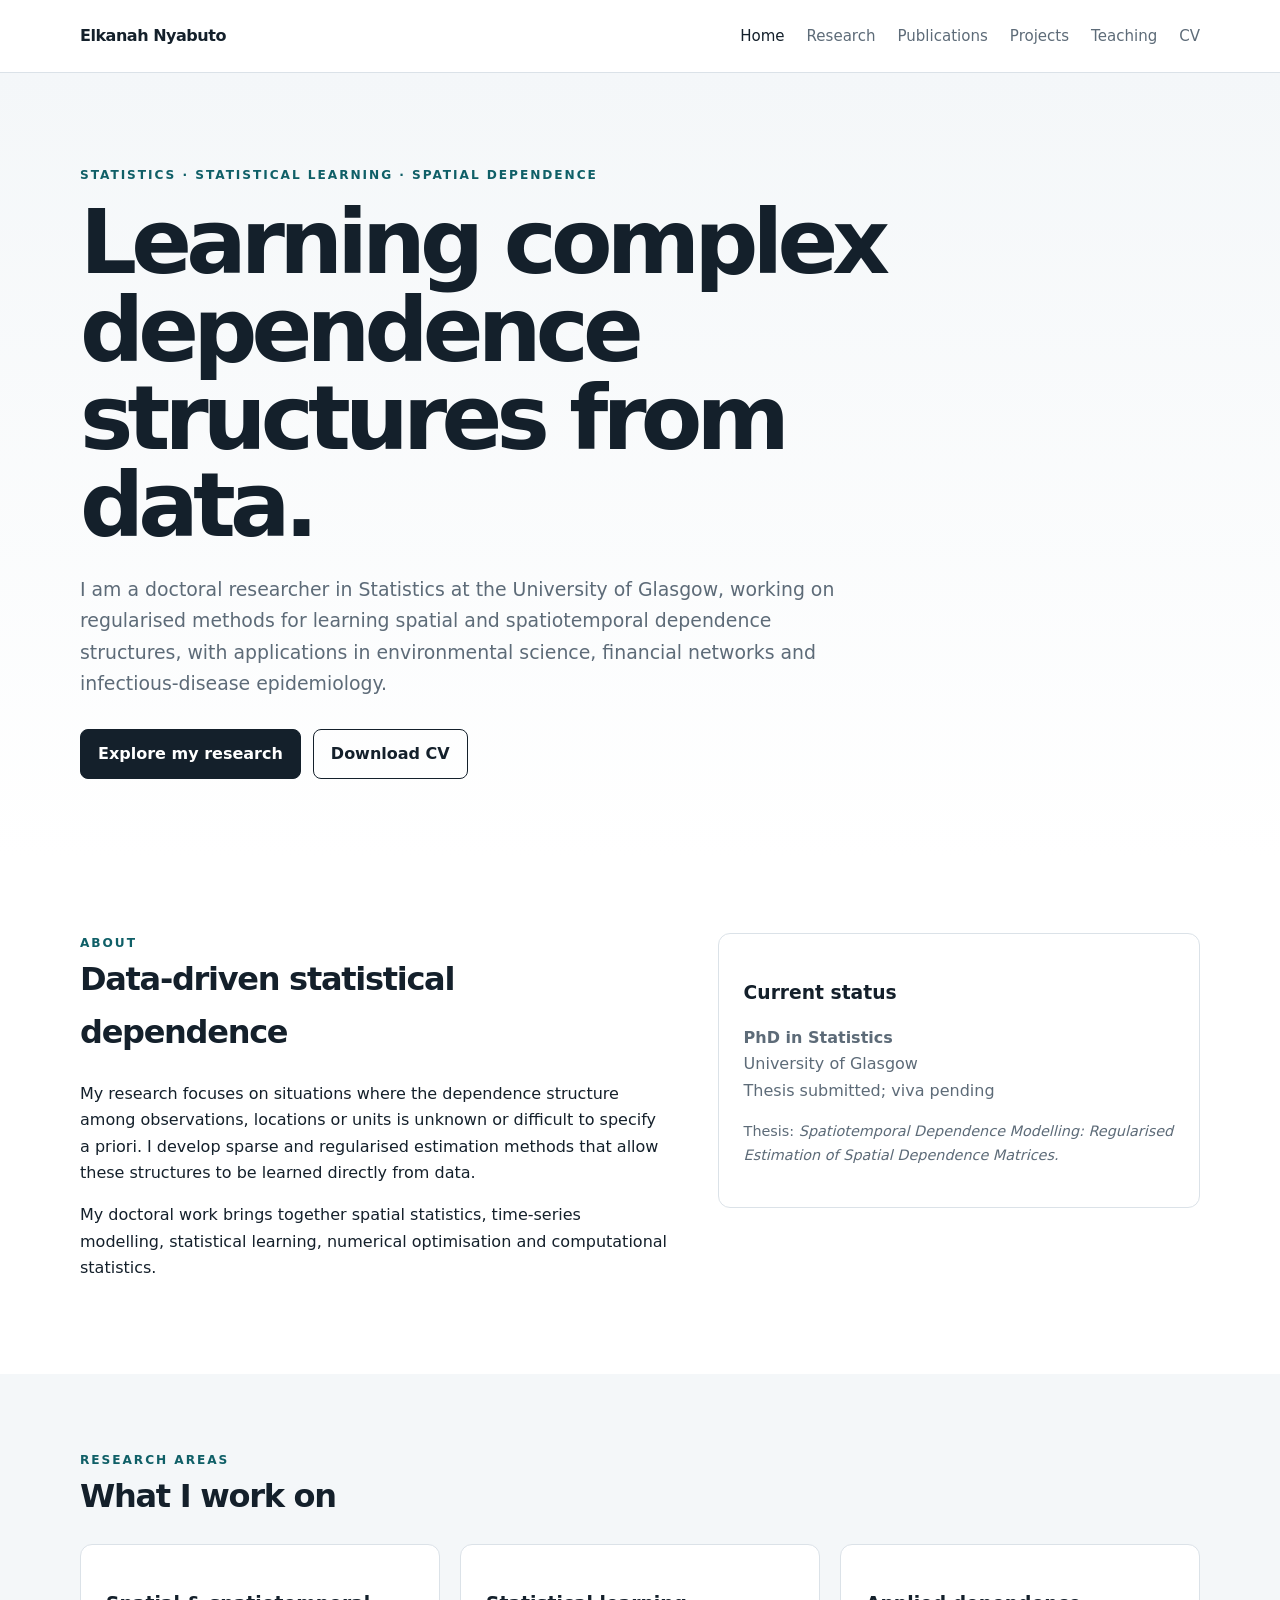
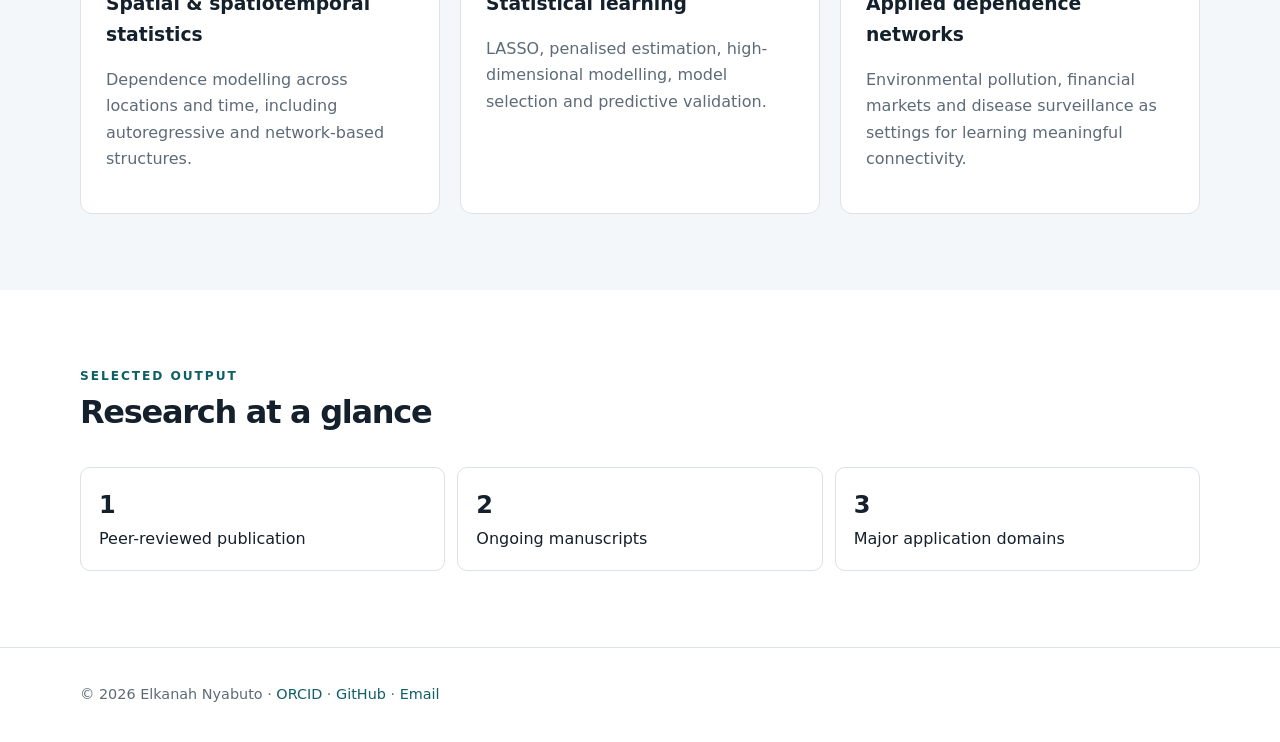
==== index.html @ bc0a57cd "Add files via upload" ====
<!doctype html><html lang="en"><head><meta charset="utf-8"><meta name="viewport" content="width=device-width,initial-scale=1"><meta name="description" content="Elkanah Nyabuto — researcher in spatial and spatiotemporal statistics, statistical learning and dependence modelling."><title>Elkanah Nyabuto | Statistics & Statistical Learning</title><link rel="stylesheet" href="styles.css"></head><body><nav class="nav"><div class="container nav-inner"><a class="brand" href="index.html">Elkanah Nyabuto</a><div class="navlinks"><a class="active" href="index.html">Home</a><a href="research.html">Research</a><a href="publications.html">Publications</a><a href="projects.html">Projects</a><a href="teaching.html">Teaching</a><a href="cv.html">CV</a></div></div></nav><header class="hero"><div class="container"><div class="eyebrow">Statistics · Statistical Learning · Spatial Dependence</div><h1>Learning complex dependence structures from data.</h1><p class="lead">I am a doctoral researcher in Statistics at the University of Glasgow, working on regularised methods for learning spatial and spatiotemporal dependence structures, with applications in environmental science, financial networks and infectious-disease epidemiology.</p><div class="actions"><a class="button primary" href="research.html">Explore my research</a><a class="button" href="assets/CV_Elkanah_Nyabuto.pdf">Download CV</a></div></div></header><main><section class="section"><div class="container two"><div><div class="eyebrow">About</div><h2>Data-driven statistical dependence</h2><p>My research focuses on situations where the dependence structure among observations, locations or units is unknown or difficult to specify a priori. I develop sparse and regularised estimation methods that allow these structures to be learned directly from data.</p><p>My doctoral work brings together spatial statistics, time-series modelling, statistical learning, numerical optimisation and computational statistics.</p></div><div><div class="card"><h3>Current status</h3><p><strong>PhD in Statistics</strong><br>University of Glasgow<br>Thesis submitted; viva pending</p><p class="small">Thesis: <em>Spatiotemporal Dependence Modelling: Regularised Estimation of Spatial Dependence Matrices.</em></p></div></div></div></section><section class="section alt"><div class="container"><div class="eyebrow">Research areas</div><h2>What I work on</h2><div class="grid"><article class="card"><h3>Spatial & spatiotemporal statistics</h3><p>Dependence modelling across locations and time, including autoregressive and network-based structures.</p></article><article class="card"><h3>Statistical learning</h3><p>LASSO, penalised estimation, high-dimensional modelling, model selection and predictive validation.</p></article><article class="card"><h3>Applied dependence networks</h3><p>Environmental pollution, financial markets and disease surveillance as settings for learning meaningful connectivity.</p></article></div></div></section><section class="section"><div class="container"><div class="eyebrow">Selected output</div><h2>Research at a glance</h2><div class="kpis"><div class="kpi"><strong>1</strong>Peer-reviewed publication</div><div class="kpi"><strong>2</strong>Ongoing manuscripts</div><div class="kpi"><strong>3</strong>Major application domains</div></div></div></section></main><footer class="footer"><div class="container">© 2026 Elkanah Nyabuto · <a href="https://orcid.org/0009-0006-7300-9411">ORCID</a> · <a href="https://github.com/elkanahnyabuto">GitHub</a> · <a href="mailto:e.nyabuto.1@research.gla.ac.uk">Email</a></div></footer></body></html>
---- styles.css ----
:root{--ink:#14202b;--muted:#5d6b78;--line:#dbe2e8;--paper:#fff;--soft:#f4f7f9;--accent:#0f5f67;--accent2:#d7edf0;--max:1120px}*{box-sizing:border-box}html{scroll-behavior:smooth}body{margin:0;font-family:Inter,ui-sans-serif,system-ui,-apple-system,BlinkMacSystemFont,"Segoe UI",sans-serif;color:var(--ink);background:var(--paper);line-height:1.65}a{color:var(--accent);text-decoration:none}a:hover{text-decoration:underline}.container{width:min(var(--max),calc(100% - 40px));margin:auto}.nav{position:sticky;top:0;z-index:10;background:rgba(255,255,255,.94);backdrop-filter:blur(10px);border-bottom:1px solid var(--line)}.nav-inner{height:72px;display:flex;align-items:center;justify-content:space-between}.brand{font-weight:800;letter-spacing:-.03em;color:var(--ink)}.navlinks{display:flex;gap:22px;font-size:.94rem}.navlinks a{color:var(--muted)}.navlinks a.active,.navlinks a:hover{color:var(--ink)}.hero{padding:92px 0 78px;background:linear-gradient(180deg,var(--soft),#fff)}.eyebrow{text-transform:uppercase;letter-spacing:.16em;font-size:.76rem;font-weight:800;color:var(--accent)}h1{font-size:clamp(2.7rem,7vw,5.7rem);line-height:.98;letter-spacing:-.065em;max-width:900px;margin:14px 0 24px}h2{font-size:2rem;letter-spacing:-.04em;margin:0 0 22px}h3{margin-bottom:8px}.lead{font-size:1.18rem;color:var(--muted);max-width:780px}.actions{display:flex;gap:12px;flex-wrap:wrap;margin-top:30px}.button{display:inline-flex;padding:11px 17px;border:1px solid var(--ink);border-radius:8px;color:var(--ink);font-weight:700}.button.primary{background:var(--ink);color:#fff}.section{padding:76px 0}.section.alt{background:var(--soft)}.grid{display:grid;grid-template-columns:repeat(3,1fr);gap:20px}.card{border:1px solid var(--line);border-radius:12px;padding:25px;background:#fff}.card p{color:var(--muted)}.two{display:grid;grid-template-columns:1.1fr .9fr;gap:48px}.tag{display:inline-block;background:var(--accent2);color:var(--accent);padding:5px 9px;border-radius:999px;font-size:.8rem;font-weight:700;margin:4px 5px 4px 0}.timeline{border-left:2px solid var(--line);padding-left:24px}.item{position:relative;margin:0 0 34px}.item:before{content:"";position:absolute;left:-31px;top:9px;width:10px;height:10px;border-radius:50%;background:var(--accent)}.meta{color:var(--muted);font-size:.9rem}.pub{padding:24px 0;border-top:1px solid var(--line)}.pub:first-child{border-top:0}.pub-title{font-size:1.12rem;font-weight:750}.label{font-size:.72rem;text-transform:uppercase;letter-spacing:.12em;color:var(--accent);font-weight:800}.footer{border-top:1px solid var(--line);padding:35px 0;color:var(--muted);font-size:.9rem}.kpis{display:grid;grid-template-columns:repeat(3,1fr);gap:12px;margin-top:28px}.kpi{padding:18px;border:1px solid var(--line);border-radius:10px}.kpi strong{display:block;font-size:1.5rem;color:var(--ink)}ul{padding-left:20px}li{margin:7px 0}.small{font-size:.9rem;color:var(--muted)}@media(max-width:800px){.nav-inner{height:auto;padding:14px 0;align-items:flex-start}.navlinks{gap:10px;flex-wrap:wrap;justify-content:flex-end}.two,.grid{grid-template-columns:1fr}.hero{padding:62px 0}.section{padding:54px 0}.kpis{grid-template-columns:1fr}.container{width:min(var(--max),calc(100% - 28px))}}
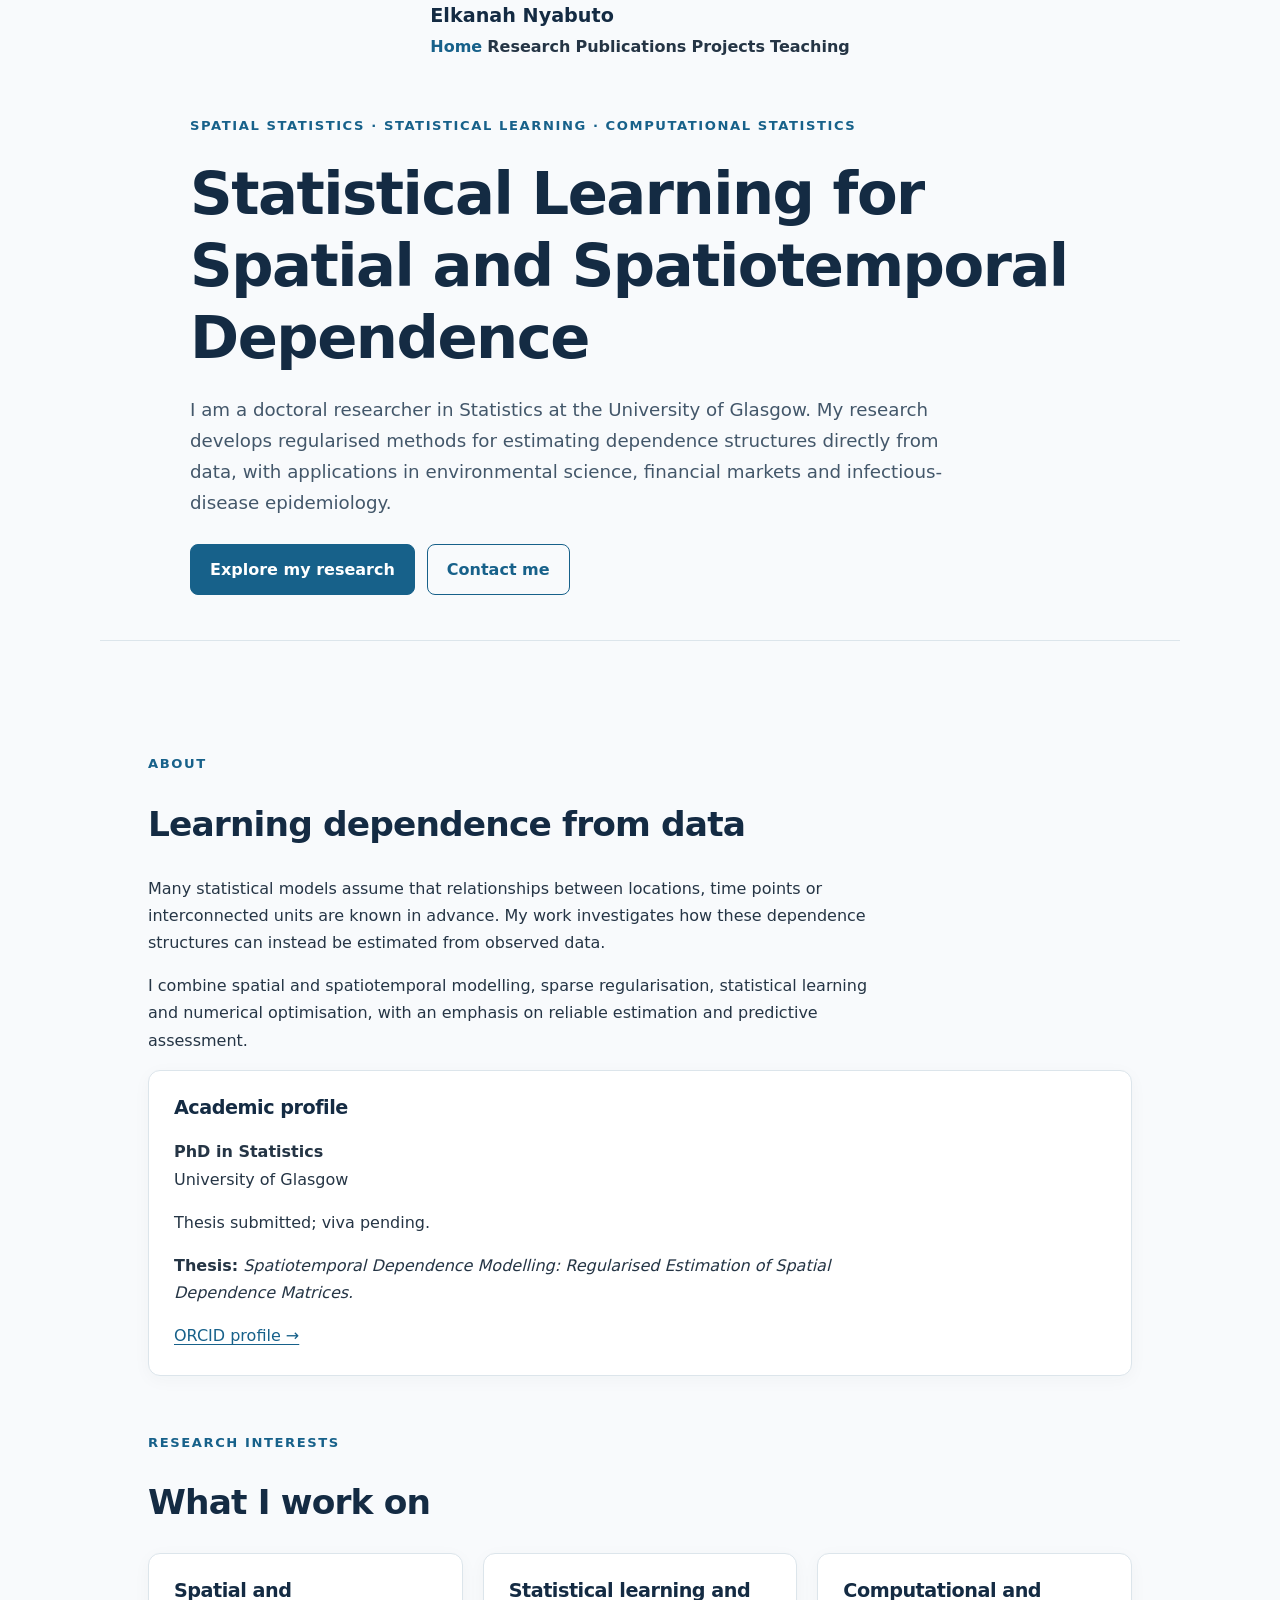
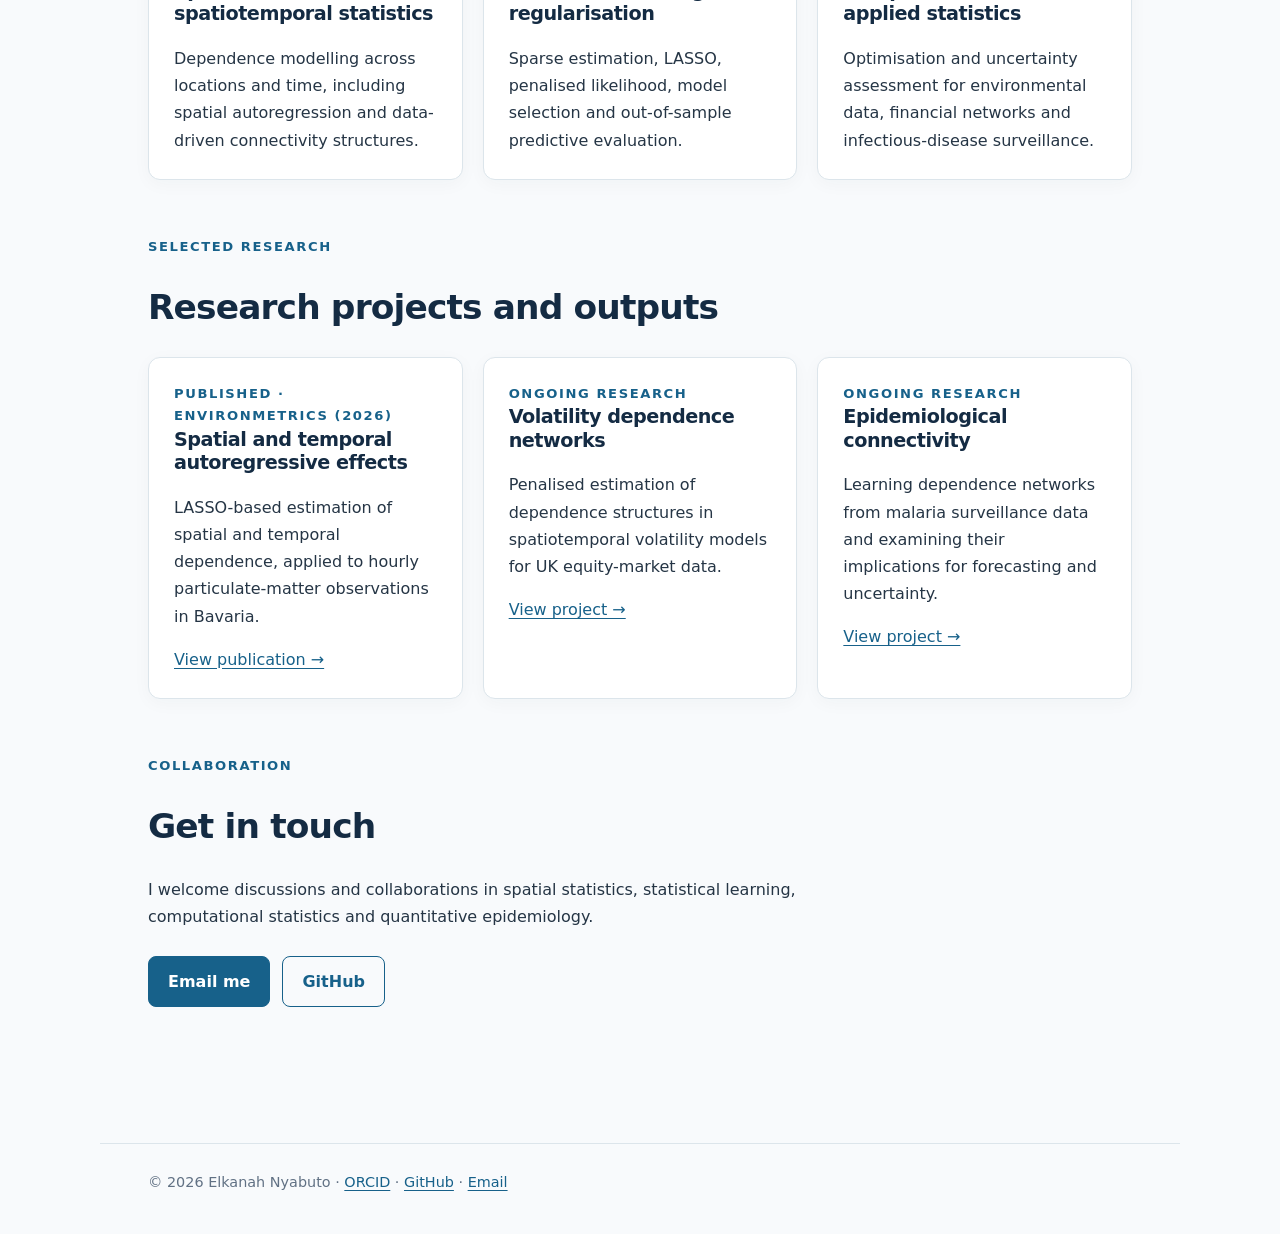
==== commit c661920e: "Updated research profile Updated the content and structure of the index.html file to reflect the cur" ====
--- a/index.html
+++ b/index.html
@@ -1 +1,180 @@
-<!doctype html><html lang="en"><head><meta charset="utf-8"><meta name="viewport" content="width=device-width,initial-scale=1"><meta name="description" content="Elkanah Nyabuto — researcher in spatial and spatiotemporal statistics, statistical learning and dependence modelling."><title>Elkanah Nyabuto | Statistics & Statistical Learning</title><link rel="stylesheet" href="styles.css"></head><body><nav class="nav"><div class="container nav-inner"><a class="brand" href="index.html">Elkanah Nyabuto</a><div class="navlinks"><a class="active" href="index.html">Home</a><a href="research.html">Research</a><a href="publications.html">Publications</a><a href="projects.html">Projects</a><a href="teaching.html">Teaching</a><a href="cv.html">CV</a></div></div></nav><header class="hero"><div class="container"><div class="eyebrow">Statistics · Statistical Learning · Spatial Dependence</div><h1>Learning complex dependence structures from data.</h1><p class="lead">I am a doctoral researcher in Statistics at the University of Glasgow, working on regularised methods for learning spatial and spatiotemporal dependence structures, with applications in environmental science, financial networks and infectious-disease epidemiology.</p><div class="actions"><a class="button primary" href="research.html">Explore my research</a><a class="button" href="assets/CV_Elkanah_Nyabuto.pdf">Download CV</a></div></div></header><main><section class="section"><div class="container two"><div><div class="eyebrow">About</div><h2>Data-driven statistical dependence</h2><p>My research focuses on situations where the dependence structure among observations, locations or units is unknown or difficult to specify a priori. I develop sparse and regularised estimation methods that allow these structures to be learned directly from data.</p><p>My doctoral work brings together spatial statistics, time-series modelling, statistical learning, numerical optimisation and computational statistics.</p></div><div><div class="card"><h3>Current status</h3><p><strong>PhD in Statistics</strong><br>University of Glasgow<br>Thesis submitted; viva pending</p><p class="small">Thesis: <em>Spatiotemporal Dependence Modelling: Regularised Estimation of Spatial Dependence Matrices.</em></p></div></div></div></section><section class="section alt"><div class="container"><div class="eyebrow">Research areas</div><h2>What I work on</h2><div class="grid"><article class="card"><h3>Spatial & spatiotemporal statistics</h3><p>Dependence modelling across locations and time, including autoregressive and network-based structures.</p></article><article class="card"><h3>Statistical learning</h3><p>LASSO, penalised estimation, high-dimensional modelling, model selection and predictive validation.</p></article><article class="card"><h3>Applied dependence networks</h3><p>Environmental pollution, financial markets and disease surveillance as settings for learning meaningful connectivity.</p></article></div></div></section><section class="section"><div class="container"><div class="eyebrow">Selected output</div><h2>Research at a glance</h2><div class="kpis"><div class="kpi"><strong>1</strong>Peer-reviewed publication</div><div class="kpi"><strong>2</strong>Ongoing manuscripts</div><div class="kpi"><strong>3</strong>Major application domains</div></div></div></section></main><footer class="footer"><div class="container">© 2026 Elkanah Nyabuto · <a href="https://orcid.org/0009-0006-7300-9411">ORCID</a> · <a href="https://github.com/elkanahnyabuto">GitHub</a> · <a href="mailto:e.nyabuto.1@research.gla.ac.uk">Email</a></div></footer></body></html>
+
+<!doctype html>
+<html lang="en">
+<head>
+  <meta charset="utf-8">
+  <meta name="viewport" content="width=device-width, initial-scale=1">
+  <meta name="description" content="Elkanah Nyabuto — doctoral researcher in Statistics at the University of Glasgow, specialising in spatial statistics, statistical learning and dependence modelling.">
+  <title>Elkanah Nyabuto | Statistics & Statistical Learning</title>
+  <link rel="stylesheet" href="styles.css">
+</head>
+<body>
+
+<nav class="nav" aria-label="Main navigation">
+  <div class="container nav-inner">
+    <a class="brand" href="index.html">Elkanah Nyabuto</a>
+    <div class="navlinks">
+      <a class="active" aria-current="page" href="index.html">Home</a>
+      <a href="research.html">Research</a>
+      <a href="publications.html">Publications</a>
+      <a href="projects.html">Projects</a>
+      <a href="teaching.html">Teaching</a>
+    </div>
+  </div>
+</nav>
+
+<header class="hero">
+  <div class="container">
+    <div class="eyebrow">Spatial Statistics · Statistical Learning · Computational Statistics</div>
+    <h1>Statistical Learning for Spatial and Spatiotemporal Dependence</h1>
+    <p class="lead">
+      I am a doctoral researcher in Statistics at the University of Glasgow.
+      My research develops regularised methods for estimating dependence
+      structures directly from data, with applications in environmental
+      science, financial markets and infectious-disease epidemiology.
+    </p>
+    <div class="actions">
+      <a class="button primary" href="research.html">Explore my research</a>
+      <a class="button" href="mailto:e.nyabuto.1@research.gla.ac.uk">Contact me</a>
+    </div>
+  </div>
+</header>
+
+<main>
+
+  <section class="section">
+    <div class="container two">
+      <div>
+        <div class="eyebrow">About</div>
+        <h2>Learning dependence from data</h2>
+        <p>
+          Many statistical models assume that relationships between
+          locations, time points or interconnected units are known in
+          advance. My work investigates how these dependence structures
+          can instead be estimated from observed data.
+        </p>
+        <p>
+          I combine spatial and spatiotemporal modelling, sparse
+          regularisation, statistical learning and numerical optimisation,
+          with an emphasis on reliable estimation and predictive assessment.
+        </p>
+      </div>
+
+      <aside class="card">
+        <h3>Academic profile</h3>
+        <p>
+          <strong>PhD in Statistics</strong><br>
+          University of Glasgow
+        </p>
+        <p>Thesis submitted; viva pending.</p>
+        <p class="small">
+          <strong>Thesis:</strong>
+          <em>Spatiotemporal Dependence Modelling:
+          Regularised Estimation of Spatial Dependence Matrices.</em>
+        </p>
+        <p><a href="https://orcid.org/0009-0006-7300-9411">ORCID profile →</a></p>
+      </aside>
+    </div>
+  </section>
+
+  <section class="section alt">
+    <div class="container">
+      <div class="eyebrow">Research interests</div>
+      <h2>What I work on</h2>
+
+      <div class="grid">
+        <article class="card">
+          <h3>Spatial and spatiotemporal statistics</h3>
+          <p>
+            Dependence modelling across locations and time, including
+            spatial autoregression and data-driven connectivity structures.
+          </p>
+        </article>
+
+        <article class="card">
+          <h3>Statistical learning and regularisation</h3>
+          <p>
+            Sparse estimation, LASSO, penalised likelihood, model selection
+            and out-of-sample predictive evaluation.
+          </p>
+        </article>
+
+        <article class="card">
+          <h3>Computational and applied statistics</h3>
+          <p>
+            Optimisation and uncertainty assessment for environmental data,
+            financial networks and infectious-disease surveillance.
+          </p>
+        </article>
+      </div>
+    </div>
+  </section>
+
+  <section class="section">
+    <div class="container">
+      <div class="eyebrow">Selected research</div>
+      <h2>Research projects and outputs</h2>
+
+      <div class="grid">
+        <article class="card">
+          <div class="eyebrow">Published · Environmetrics (2026)</div>
+          <h3>Spatial and temporal autoregressive effects</h3>
+          <p>
+            LASSO-based estimation of spatial and temporal dependence,
+            applied to hourly particulate-matter observations in Bavaria.
+          </p>
+          <p><a href="publications.html">View publication →</a></p>
+        </article>
+
+        <article class="card">
+          <div class="eyebrow">Ongoing research</div>
+          <h3>Volatility dependence networks</h3>
+          <p>
+            Penalised estimation of dependence structures in spatiotemporal
+            volatility models for UK equity-market data.
+          </p>
+          <p><a href="projects.html">View project →</a></p>
+        </article>
+
+        <article class="card">
+          <div class="eyebrow">Ongoing research</div>
+          <h3>Epidemiological connectivity</h3>
+          <p>
+            Learning dependence networks from malaria surveillance data
+            and examining their implications for forecasting and uncertainty.
+          </p>
+          <p><a href="projects.html">View project →</a></p>
+        </article>
+      </div>
+    </div>
+  </section>
+
+  <section class="section alt">
+    <div class="container">
+      <div class="eyebrow">Collaboration</div>
+      <h2>Get in touch</h2>
+      <p>
+        I welcome discussions and collaborations in spatial statistics,
+        statistical learning, computational statistics and quantitative
+        epidemiology.
+      </p>
+      <div class="actions">
+        <a class="button primary" href="mailto:e.nyabuto.1@research.gla.ac.uk">Email me</a>
+        <a class="button" href="https://github.com/elkanahnyabuto">GitHub</a>
+      </div>
+    </div>
+  </section>
+
+</main>
+
+<footer class="footer">
+  <div class="container">
+    © 2026 Elkanah Nyabuto ·
+    <a href="https://orcid.org/0009-0006-7300-9411">ORCID</a> ·
+    <a href="https://github.com/elkanahnyabuto">GitHub</a> ·
+    <a href="mailto:e.nyabuto.1@research.gla.ac.uk">Email</a>
+  </div>
+</footer>
+
+</body>
+</html>
--- a/styles.css
+++ b/styles.css
@@ -1 +1 @@
-:root{--ink:#14202b;--muted:#5d6b78;--line:#dbe2e8;--paper:#fff;--soft:#f4f7f9;--accent:#0f5f67;--accent2:#d7edf0;--max:1120px}*{box-sizing:border-box}html{scroll-behavior:smooth}body{margin:0;font-family:Inter,ui-sans-serif,system-ui,-apple-system,BlinkMacSystemFont,"Segoe UI",sans-serif;color:var(--ink);background:var(--paper);line-height:1.65}a{color:var(--accent);text-decoration:none}a:hover{text-decoration:underline}.container{width:min(var(--max),calc(100% - 40px));margin:auto}.nav{position:sticky;top:0;z-index:10;background:rgba(255,255,255,.94);backdrop-filter:blur(10px);border-bottom:1px solid var(--line)}.nav-inner{height:72px;display:flex;align-items:center;justify-content:space-between}.brand{font-weight:800;letter-spacing:-.03em;color:var(--ink)}.navlinks{display:flex;gap:22px;font-size:.94rem}.navlinks a{color:var(--muted)}.navlinks a.active,.navlinks a:hover{color:var(--ink)}.hero{padding:92px 0 78px;background:linear-gradient(180deg,var(--soft),#fff)}.eyebrow{text-transform:uppercase;letter-spacing:.16em;font-size:.76rem;font-weight:800;color:var(--accent)}h1{font-size:clamp(2.7rem,7vw,5.7rem);line-height:.98;letter-spacing:-.065em;max-width:900px;margin:14px 0 24px}h2{font-size:2rem;letter-spacing:-.04em;margin:0 0 22px}h3{margin-bottom:8px}.lead{font-size:1.18rem;color:var(--muted);max-width:780px}.actions{display:flex;gap:12px;flex-wrap:wrap;margin-top:30px}.button{display:inline-flex;padding:11px 17px;border:1px solid var(--ink);border-radius:8px;color:var(--ink);font-weight:700}.button.primary{background:var(--ink);color:#fff}.section{padding:76px 0}.section.alt{background:var(--soft)}.grid{display:grid;grid-template-columns:repeat(3,1fr);gap:20px}.card{border:1px solid var(--line);border-radius:12px;padding:25px;background:#fff}.card p{color:var(--muted)}.two{display:grid;grid-template-columns:1.1fr .9fr;gap:48px}.tag{display:inline-block;background:var(--accent2);color:var(--accent);padding:5px 9px;border-radius:999px;font-size:.8rem;font-weight:700;margin:4px 5px 4px 0}.timeline{border-left:2px solid var(--line);padding-left:24px}.item{position:relative;margin:0 0 34px}.item:before{content:"";position:absolute;left:-31px;top:9px;width:10px;height:10px;border-radius:50%;background:var(--accent)}.meta{color:var(--muted);font-size:.9rem}.pub{padding:24px 0;border-top:1px solid var(--line)}.pub:first-child{border-top:0}.pub-title{font-size:1.12rem;font-weight:750}.label{font-size:.72rem;text-transform:uppercase;letter-spacing:.12em;color:var(--accent);font-weight:800}.footer{border-top:1px solid var(--line);padding:35px 0;color:var(--muted);font-size:.9rem}.kpis{display:grid;grid-template-columns:repeat(3,1fr);gap:12px;margin-top:28px}.kpi{padding:18px;border:1px solid var(--line);border-radius:10px}.kpi strong{display:block;font-size:1.5rem;color:var(--ink)}ul{padding-left:20px}li{margin:7px 0}.small{font-size:.9rem;color:var(--muted)}@media(max-width:800px){.nav-inner{height:auto;padding:14px 0;align-items:flex-start}.navlinks{gap:10px;flex-wrap:wrap;justify-content:flex-end}.two,.grid{grid-template-columns:1fr}.hero{padding:62px 0}.section{padding:54px 0}.kpis{grid-template-columns:1fr}.container{width:min(var(--max),calc(100% - 28px))}}
+:root{--navy:#142b43;--blue:#17618a;--ink:#253545;--muted:#617184;--line:#dce5eb;--background:#f8fafc;--white:#fff;--max:1080px}*{box-sizing:border-box}html{scroll-behavior:smooth}body{margin:0;background:var(--background);color:var(--ink);font:16px/1.7 system-ui,-apple-system,BlinkMacSystemFont,"Segoe UI",sans-serif}a{color:var(--blue);text-underline-offset:3px}a:hover{color:#103f61}h1,h2,h3{color:var(--navy);line-height:1.22;letter-spacing:-.025em}h1{font-size:clamp(2.1rem,5vw,3.7rem);margin:.35em 0}h2{font-size:clamp(1.5rem,3vw,2.15rem)}h3{font-size:1.2rem}p{max-width:72ch}header,main,footer,.container,.wrap{max-width:var(--max);margin-inline:auto;padding-inline:24px}header{padding-block:24px;border-bottom:1px solid var(--line);display:flex;align-items:center;justify-content:space-between;gap:24px;flex-wrap:wrap}header>a:first-child,.brand,.site-title{font-size:1.2rem;font-weight:750;color:var(--navy);text-decoration:none}nav{display:flex;gap:8px 19px;align-items:center;flex-wrap:wrap}nav a{font-weight:550;text-decoration:none;color:var(--ink)}nav a:hover,nav a[aria-current="page"]{color:var(--blue)}main{padding-block:56px 80px}section{margin-block:56px}.hero{padding:55px 0 45px;border-bottom:1px solid var(--line)}.eyebrow,.kicker{font-size:.82rem;letter-spacing:.12em;text-transform:uppercase;font-weight:750;color:var(--blue)}.lead{font-size:1.14rem;color:#43576a;max-width:760px}.hero h1{max-width:900px}.actions,.buttons{display:flex;flex-wrap:wrap;gap:12px;margin-top:25px}.button,.btn,.actions a{display:inline-flex;align-items:center;justify-content:center;padding:11px 19px;border:1px solid var(--blue);border-radius:8px;background:var(--blue);color:white;text-decoration:none;font-weight:650}.button:hover,.btn:hover,.actions a:hover{background:#10496c;color:white}.button.secondary,.btn.secondary,.actions a:nth-child(n+2){background:transparent;color:var(--blue)}.button.secondary:hover,.btn.secondary:hover,.actions a:nth-child(n+2):hover{background:#eaf2f7}.grid,.cards,.research-grid,.project-grid{display:grid;grid-template-columns:repeat(3,minmax(0,1fr));gap:20px}.card,.research-card,.project-card,article.card{background:var(--white);border:1px solid var(--line);border-radius:12px;padding:25px;box-shadow:0 4px 18px rgba(20,43,67,.035)}.card h3,.research-card h3,.project-card h3{margin-top:0}.card p:last-child{margin-bottom:0}.tag,.pill{display:inline-block;border-radius:999px;background:#eaf2f7;color:#175576;font-size:.79rem;font-weight:650;padding:4px 11px;margin:4px 5px 4px 0}.muted,.subtitle,small{color:var(--muted)}.two-column,.split{display:grid;grid-template-columns:1.7fr 1fr;gap:45px;align-items:start}.profile-photo{width:100%;max-width:290px;aspect-ratio:4/5;object-fit:cover;border-radius:14px}ul{padding-left:1.3rem}li{margin-bottom:.4em}footer{padding-block:26px 40px;border-top:1px solid var(--line);color:var(--muted);font-size:.9rem}footer a{color:var(--blue)}@media(max-width:760px){header{align-items:flex-start}nav{gap:8px 14px}main{padding-top:30px}.hero{padding-top:20px}.grid,.cards,.research-grid,.project-grid,.two-column,.split{grid-template-columns:1fr}section{margin-block:38px}.card,.research-card,.project-card{padding:20px}}@media(prefers-reduced-motion:reduce){html{scroll-behavior:auto}}
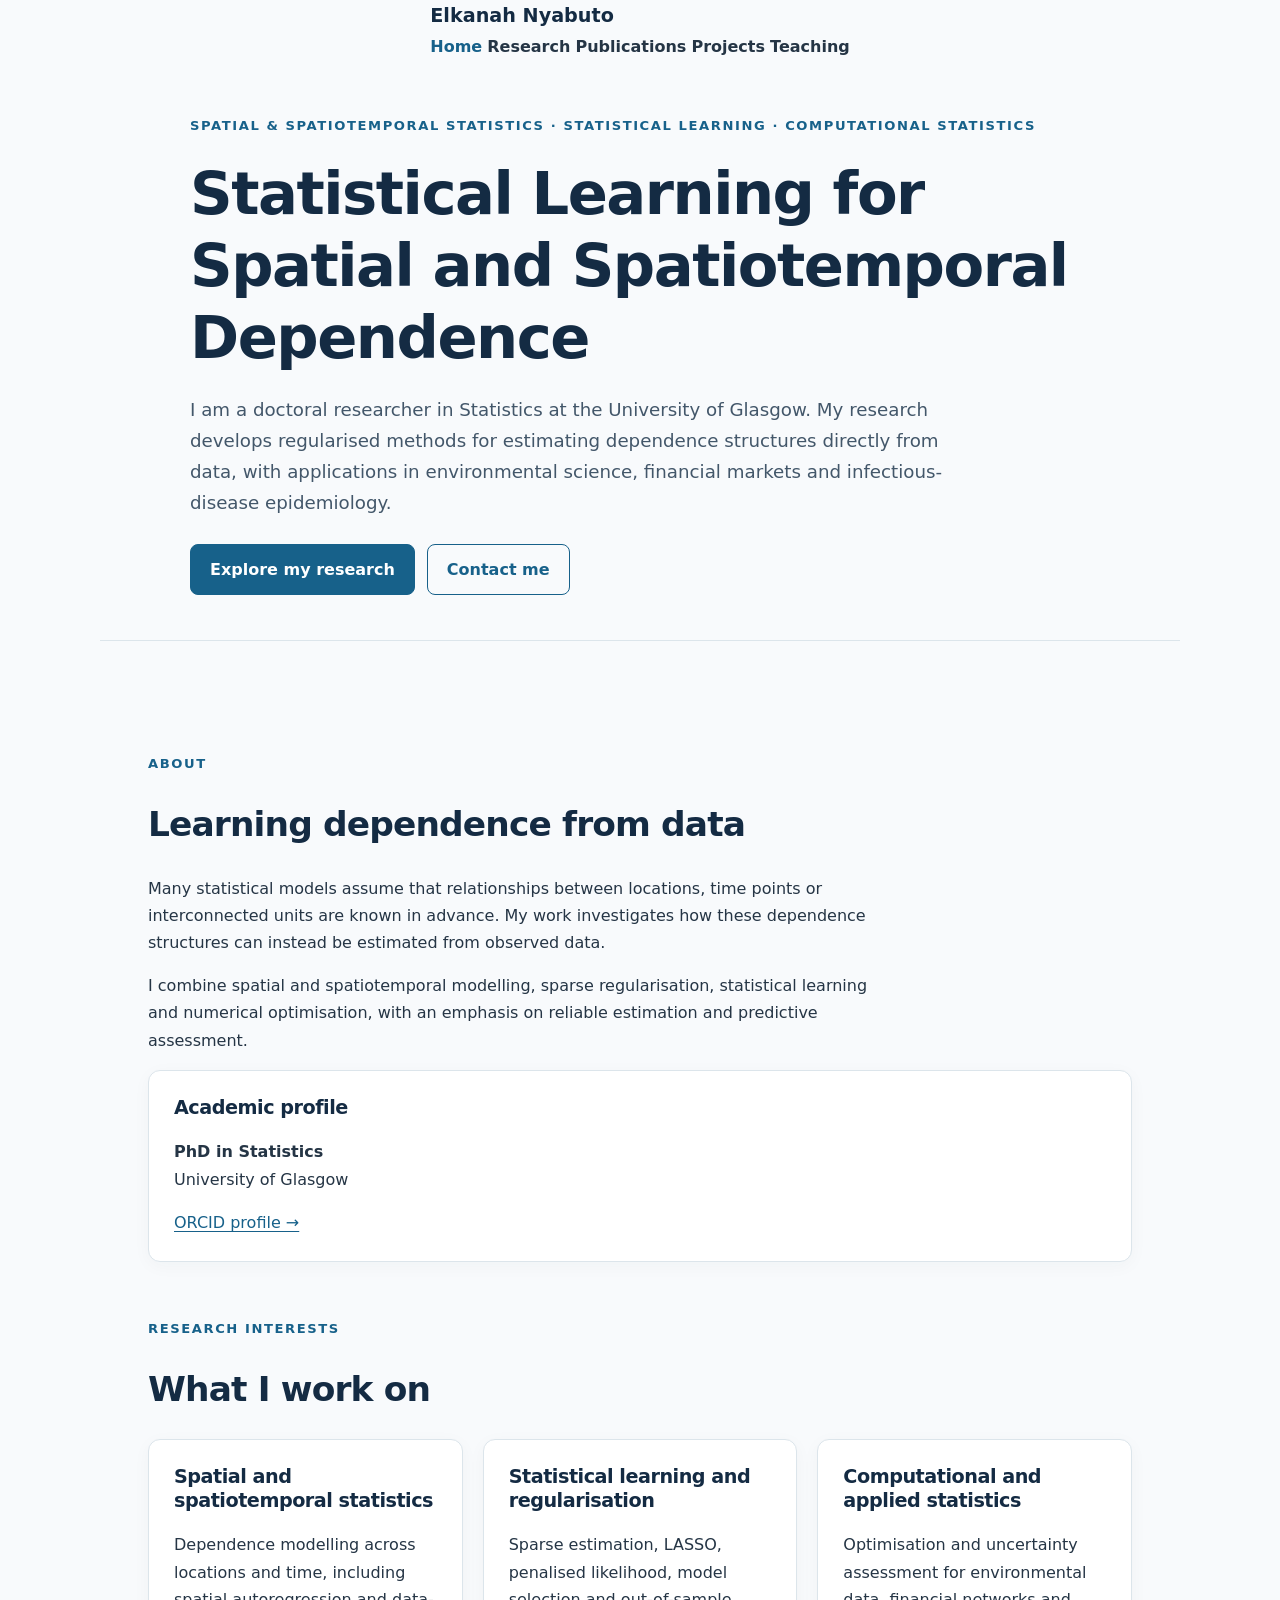
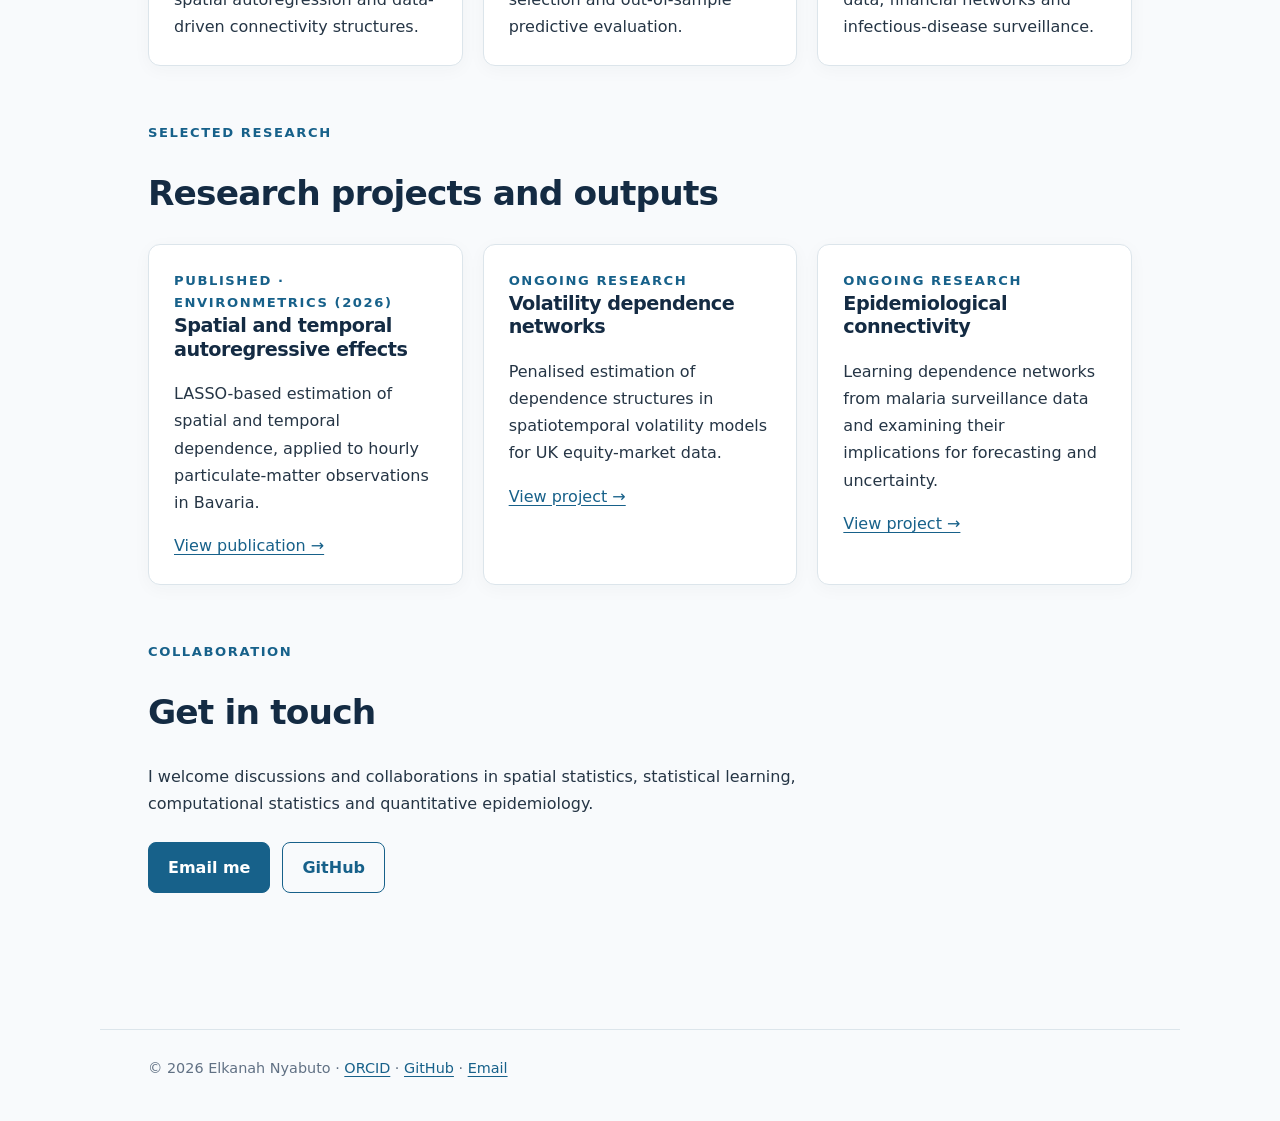
==== commit 4b172b5b: "Modified Updated eyebrow text and commented out thesis status." ====
--- a/index.html
+++ b/index.html
@@ -25,7 +25,7 @@
 
 <header class="hero">
   <div class="container">
-    <div class="eyebrow">Spatial Statistics · Statistical Learning · Computational Statistics</div>
+    <div class="eyebrow">Spatial & Spatiotemporal Statistics · Statistical Learning · Computational Statistics</div>
     <h1>Statistical Learning for Spatial and Spatiotemporal Dependence</h1>
     <p class="lead">
       I am a doctoral researcher in Statistics at the University of Glasgow.
@@ -65,13 +65,14 @@
         <p>
           <strong>PhD in Statistics</strong><br>
           University of Glasgow
+        <!--
         </p>
-        <p>Thesis submitted; viva pending.</p>
         <p class="small">
           <strong>Thesis:</strong>
           <em>Spatiotemporal Dependence Modelling:
           Regularised Estimation of Spatial Dependence Matrices.</em>
         </p>
+          -->
         <p><a href="https://orcid.org/0009-0006-7300-9411">ORCID profile →</a></p>
       </aside>
     </div>
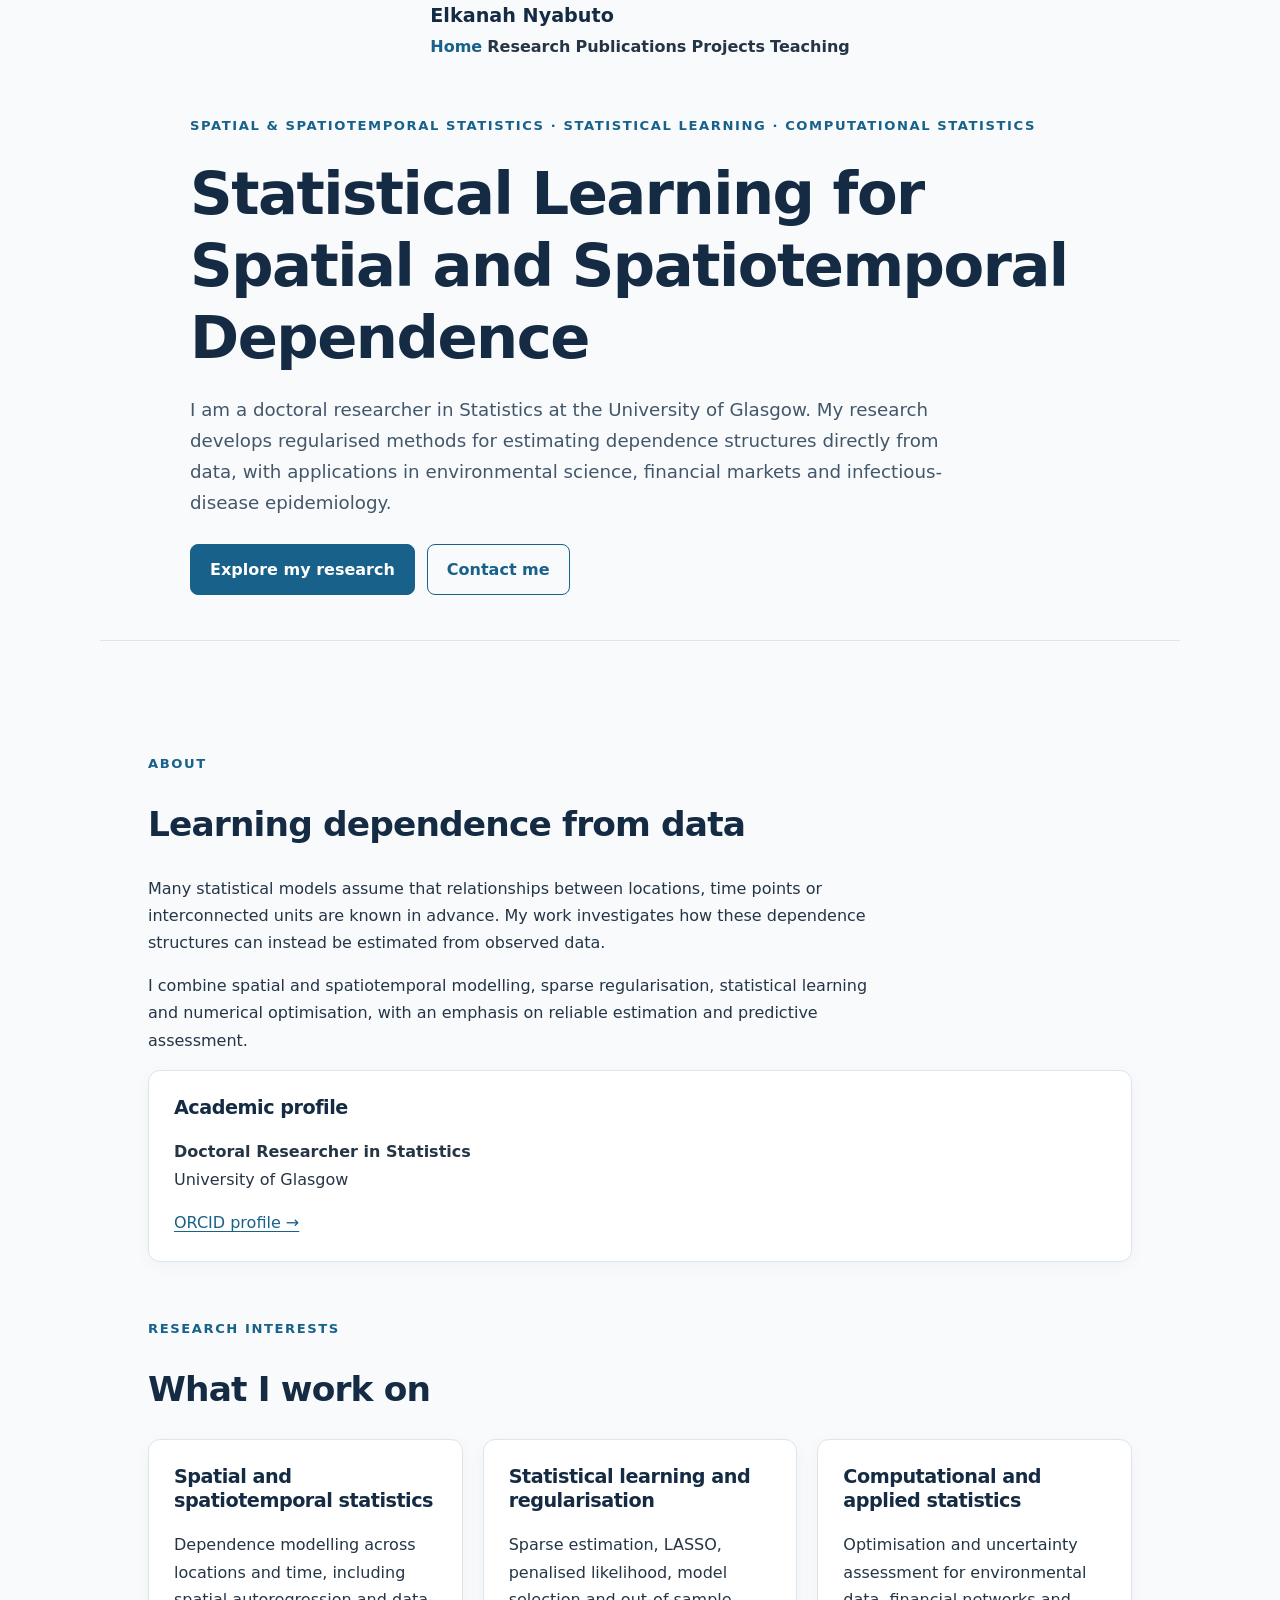
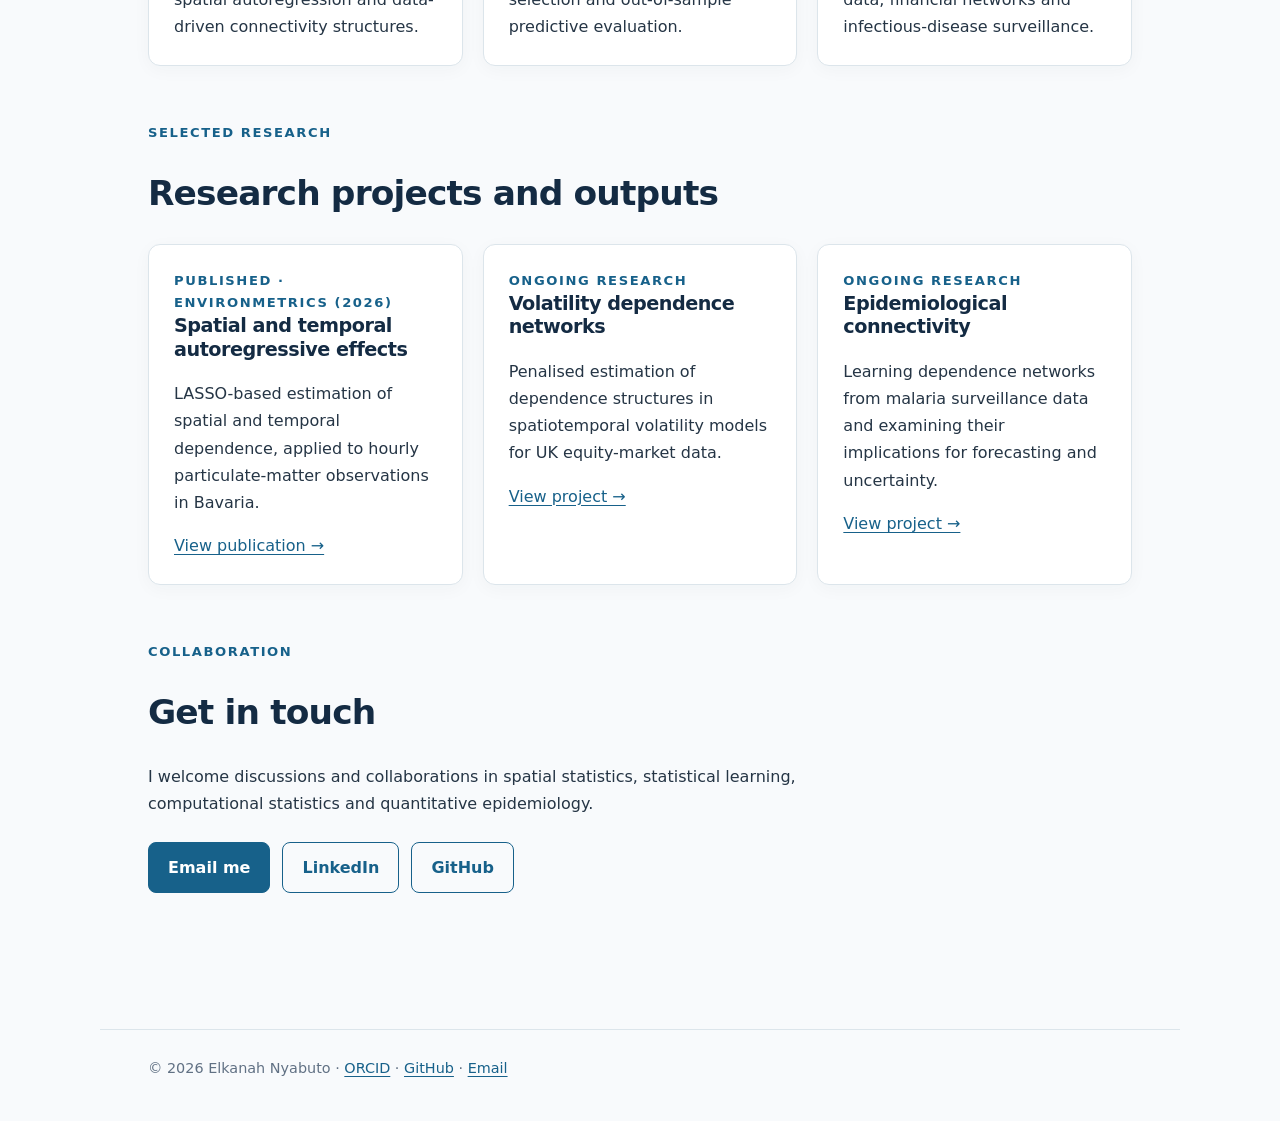
==== commit 47e46913: "LinkedIn link" ====
--- a/index.html
+++ b/index.html
@@ -62,18 +62,25 @@
 
       <aside class="card">
         <h3>Academic profile</h3>
-        <p>
-          <strong>PhD in Statistics</strong><br>
+      
+        <p>
+          <strong>Doctoral Researcher in Statistics</strong><br>
           University of Glasgow
+        </p>
+      
         <!--
-        </p>
         <p class="small">
           <strong>Thesis:</strong>
           <em>Spatiotemporal Dependence Modelling:
           Regularised Estimation of Spatial Dependence Matrices.</em>
         </p>
-          -->
-        <p><a href="https://orcid.org/0009-0006-7300-9411">ORCID profile →</a></p>
+        -->
+      
+        <p>
+          <a href="https://orcid.org/0009-0006-7300-9411">
+            ORCID profile →
+          </a>
+        </p>
       </aside>
     </div>
   </section>
@@ -159,11 +166,28 @@
         statistical learning, computational statistics and quantitative
         epidemiology.
       </p>
+      
       <div class="actions">
-        <a class="button primary" href="mailto:e.nyabuto.1@research.gla.ac.uk">Email me</a>
-        <a class="button" href="https://github.com/elkanahnyabuto">GitHub</a>
-      </div>
-    </div>
+        <a class="button primary"
+           href="mailto:e.nyabuto.1@research.gla.ac.uk">
+          Email me
+        </a>
+      
+        <a class="button"
+           href="https://www.linkedin.com/in/elkanahnyabuto/"
+           target="_blank"
+           rel="noopener noreferrer">
+          LinkedIn
+        </a>
+      
+        <a class="button"
+           href="https://github.com/elkanahnyabuto"
+           target="_blank"
+           rel="noopener noreferrer">
+          GitHub
+        </a>
+      </div>
+
   </section>
 
 </main>
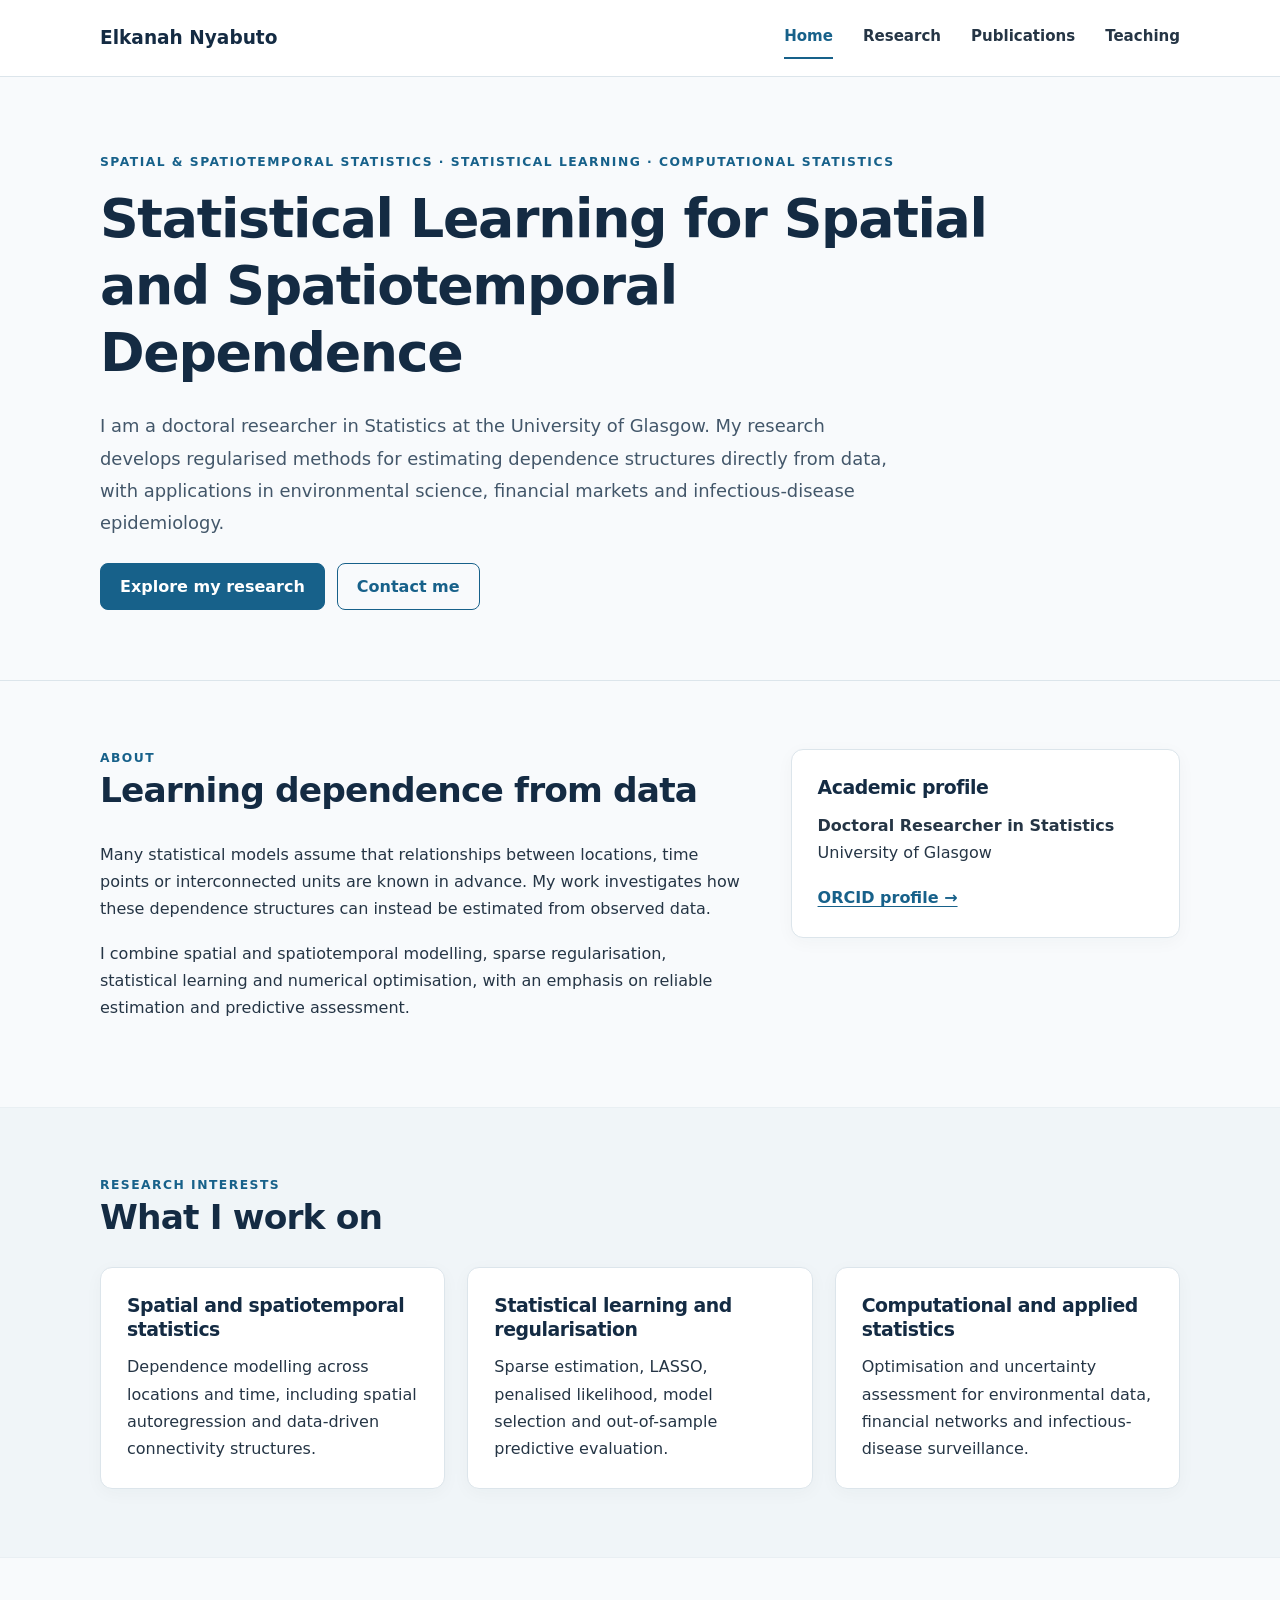
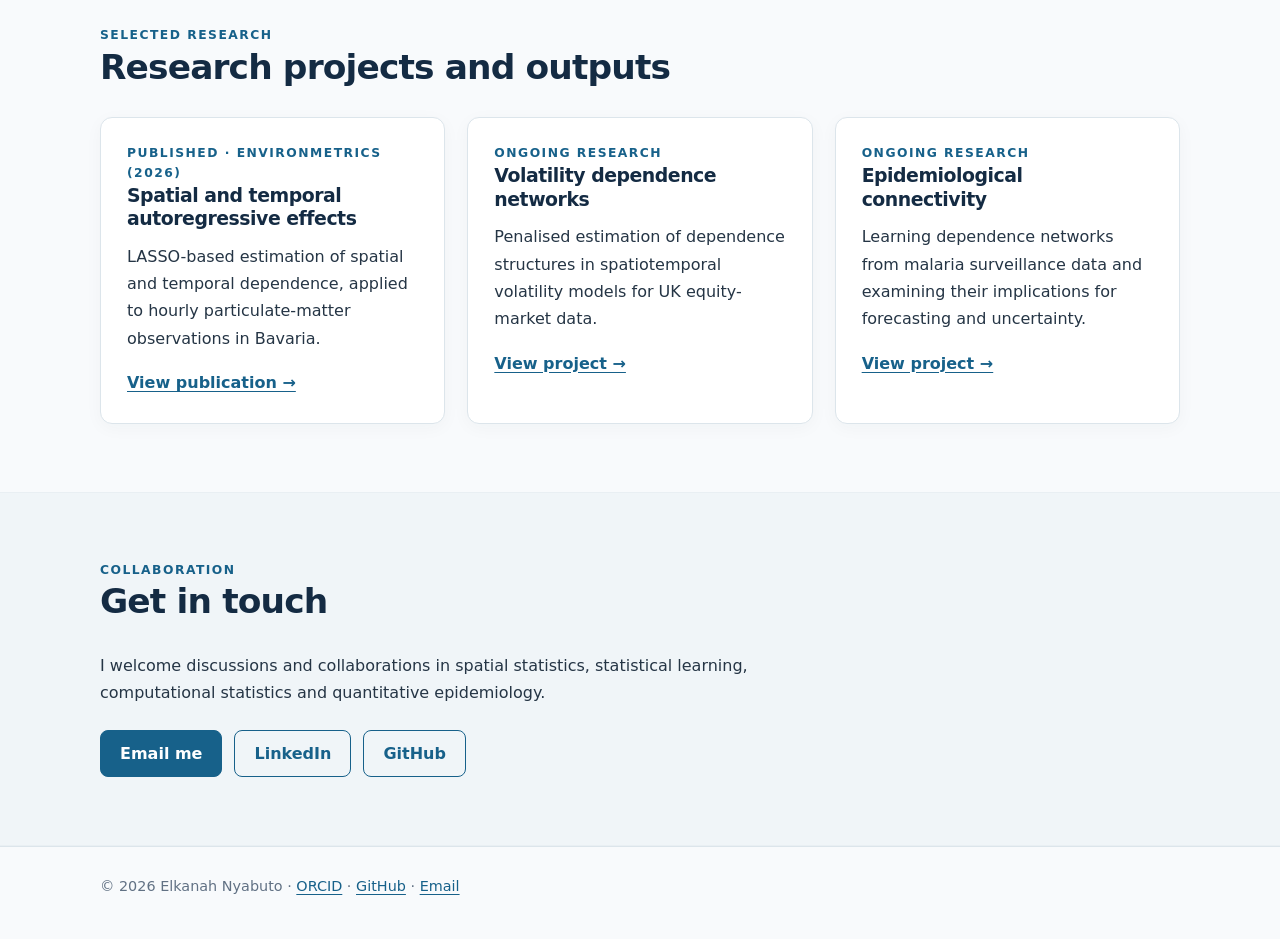
==== commit ba23c21d: "Update index.html" ====
--- a/index.html
+++ b/index.html
@@ -17,7 +17,6 @@
       <a class="active" aria-current="page" href="index.html">Home</a>
       <a href="research.html">Research</a>
       <a href="publications.html">Publications</a>
-      <a href="projects.html">Projects</a>
       <a href="teaching.html">Teaching</a>
     </div>
   </div>
--- a/styles.css
+++ b/styles.css
@@ -1 +1,380 @@
-:root{--navy:#142b43;--blue:#17618a;--ink:#253545;--muted:#617184;--line:#dce5eb;--background:#f8fafc;--white:#fff;--max:1080px}*{box-sizing:border-box}html{scroll-behavior:smooth}body{margin:0;background:var(--background);color:var(--ink);font:16px/1.7 system-ui,-apple-system,BlinkMacSystemFont,"Segoe UI",sans-serif}a{color:var(--blue);text-underline-offset:3px}a:hover{color:#103f61}h1,h2,h3{color:var(--navy);line-height:1.22;letter-spacing:-.025em}h1{font-size:clamp(2.1rem,5vw,3.7rem);margin:.35em 0}h2{font-size:clamp(1.5rem,3vw,2.15rem)}h3{font-size:1.2rem}p{max-width:72ch}header,main,footer,.container,.wrap{max-width:var(--max);margin-inline:auto;padding-inline:24px}header{padding-block:24px;border-bottom:1px solid var(--line);display:flex;align-items:center;justify-content:space-between;gap:24px;flex-wrap:wrap}header>a:first-child,.brand,.site-title{font-size:1.2rem;font-weight:750;color:var(--navy);text-decoration:none}nav{display:flex;gap:8px 19px;align-items:center;flex-wrap:wrap}nav a{font-weight:550;text-decoration:none;color:var(--ink)}nav a:hover,nav a[aria-current="page"]{color:var(--blue)}main{padding-block:56px 80px}section{margin-block:56px}.hero{padding:55px 0 45px;border-bottom:1px solid var(--line)}.eyebrow,.kicker{font-size:.82rem;letter-spacing:.12em;text-transform:uppercase;font-weight:750;color:var(--blue)}.lead{font-size:1.14rem;color:#43576a;max-width:760px}.hero h1{max-width:900px}.actions,.buttons{display:flex;flex-wrap:wrap;gap:12px;margin-top:25px}.button,.btn,.actions a{display:inline-flex;align-items:center;justify-content:center;padding:11px 19px;border:1px solid var(--blue);border-radius:8px;background:var(--blue);color:white;text-decoration:none;font-weight:650}.button:hover,.btn:hover,.actions a:hover{background:#10496c;color:white}.button.secondary,.btn.secondary,.actions a:nth-child(n+2){background:transparent;color:var(--blue)}.button.secondary:hover,.btn.secondary:hover,.actions a:nth-child(n+2):hover{background:#eaf2f7}.grid,.cards,.research-grid,.project-grid{display:grid;grid-template-columns:repeat(3,minmax(0,1fr));gap:20px}.card,.research-card,.project-card,article.card{background:var(--white);border:1px solid var(--line);border-radius:12px;padding:25px;box-shadow:0 4px 18px rgba(20,43,67,.035)}.card h3,.research-card h3,.project-card h3{margin-top:0}.card p:last-child{margin-bottom:0}.tag,.pill{display:inline-block;border-radius:999px;background:#eaf2f7;color:#175576;font-size:.79rem;font-weight:650;padding:4px 11px;margin:4px 5px 4px 0}.muted,.subtitle,small{color:var(--muted)}.two-column,.split{display:grid;grid-template-columns:1.7fr 1fr;gap:45px;align-items:start}.profile-photo{width:100%;max-width:290px;aspect-ratio:4/5;object-fit:cover;border-radius:14px}ul{padding-left:1.3rem}li{margin-bottom:.4em}footer{padding-block:26px 40px;border-top:1px solid var(--line);color:var(--muted);font-size:.9rem}footer a{color:var(--blue)}@media(max-width:760px){header{align-items:flex-start}nav{gap:8px 14px}main{padding-top:30px}.hero{padding-top:20px}.grid,.cards,.research-grid,.project-grid,.two-column,.split{grid-template-columns:1fr}section{margin-block:38px}.card,.research-card,.project-card{padding:20px}}@media(prefers-reduced-motion:reduce){html{scroll-behavior:auto}}
+
+/* ==================================================
+   ELKANAH NYABUTO | ACADEMIC WEBSITE
+   Global stylesheet
+   ================================================== */
+
+/* 1. Design tokens and base styles */
+
+:root {
+  --navy: #142b43;
+  --blue: #17618a;
+  --blue-dark: #10496c;
+  --ink: #253545;
+  --muted: #617184;
+  --line: #dce5eb;
+  --bg: #f8fafc;
+  --surface: #ffffff;
+  --soft: #edf4f8;
+  --max: 1080px;
+  --wide: 1200px;
+}
+
+*, *::before, *::after { box-sizing: border-box; }
+html { scroll-behavior: smooth; }
+
+body {
+  margin: 0;
+  background: var(--bg);
+  color: var(--ink);
+  font: 16px/1.7 system-ui, -apple-system, BlinkMacSystemFont, "Segoe UI", sans-serif;
+  -webkit-font-smoothing: antialiased;
+}
+
+a { color: var(--blue); text-underline-offset: 3px; }
+a:hover { color: var(--blue-dark); }
+a:focus-visible { outline: 3px solid #79b6da; outline-offset: 3px; }
+
+h1, h2, h3 {
+  margin-top: 0;
+  color: var(--navy);
+  line-height: 1.25;
+  letter-spacing: -0.025em;
+}
+
+h1 { font-size: clamp(2.1rem, 4.2vw, 3.5rem); }
+h2 { font-size: clamp(1.5rem, 2.8vw, 2.15rem); }
+h3 { font-size: 1.18rem; }
+
+p { max-width: 72ch; margin: 0 0 1.1em; }
+ul { padding-left: 1.35rem; }
+li { margin-bottom: 0.45em; }
+
+.container, .wrap {
+  width: min(calc(100% - 48px), var(--max));
+  margin-inline: auto;
+}
+
+/* 2. Site navigation */
+
+.nav {
+  width: 100%;
+  background: var(--surface);
+  border-bottom: 1px solid var(--line);
+}
+
+.nav .container { max-width: var(--wide); }
+
+.nav-inner {
+  display: flex;
+  align-items: center;
+  justify-content: space-between;
+  gap: 24px;
+  min-height: 76px;
+  padding-block: 12px;
+}
+
+.brand, .site-title {
+  color: var(--navy);
+  font-size: 1.16rem;
+  font-weight: 750;
+  line-height: 1.25;
+  text-decoration: none;
+  white-space: nowrap;
+}
+
+.navlinks {
+  display: flex;
+  align-items: center;
+  justify-content: flex-end;
+  flex-wrap: wrap;
+  gap: 8px 30px;
+}
+
+.navlinks a {
+  padding: 7px 0;
+  border-bottom: 2px solid transparent;
+  color: var(--ink);
+  font-size: 0.94rem;
+  font-weight: 550;
+  text-decoration: none;
+  white-space: nowrap;
+}
+
+.navlinks a:hover,
+.navlinks a.active,
+.navlinks a[aria-current="page"] {
+  color: var(--blue);
+  border-bottom-color: var(--blue);
+}
+
+/* Compatibility with older page headers */
+
+body > header:not(.hero) {
+  width: min(calc(100% - 48px), var(--wide));
+  margin-inline: auto;
+  padding-block: 20px;
+  display: flex;
+  align-items: center;
+  justify-content: space-between;
+  gap: 24px;
+  flex-wrap: wrap;
+  border-bottom: 1px solid var(--line);
+}
+
+body > header:not(.hero) > nav {
+  display: flex;
+  align-items: center;
+  justify-content: flex-end;
+  flex-wrap: wrap;
+  gap: 10px 28px;
+}
+
+body > header:not(.hero) > nav a {
+  color: var(--ink);
+  font-weight: 550;
+  text-decoration: none;
+}
+
+/* 3. Hero and page introductions */
+
+.hero {
+  padding: 76px 0 70px;
+  background: var(--bg);
+  border-bottom: 1px solid var(--line);
+}
+
+.hero h1 { max-width: 930px; margin: 12px 0 24px; }
+
+.hero .lead {
+  max-width: 790px;
+  color: #43576a;
+  font-size: 1.12rem;
+  line-height: 1.8;
+}
+
+.eyebrow, .kicker {
+  color: var(--blue);
+  font-size: 0.77rem;
+  font-weight: 750;
+  letter-spacing: 0.12em;
+  line-height: 1.6;
+  text-transform: uppercase;
+}
+
+/* 4. Main content and layouts */
+
+main { min-height: 45vh; }
+.section { padding-block: 68px; }
+
+.section.alt {
+  background: #f0f5f8;
+  border-block: 1px solid #e9eff3;
+}
+
+.two, .two-column, .split {
+  display: grid;
+  grid-template-columns: minmax(0, 1.65fr) minmax(0, 1fr);
+  gap: 48px;
+  align-items: start;
+}
+
+.grid, .cards, .research-grid, .project-grid {
+  display: grid;
+  grid-template-columns: repeat(3, minmax(0, 1fr));
+  gap: 22px;
+  align-items: stretch;
+}
+
+/* 5. Research and project cards */
+
+.card, .research-card, .project-card {
+  min-width: 0;
+  padding: 26px;
+  background: var(--surface);
+  border: 1px solid var(--line);
+  border-radius: 12px;
+  box-shadow: 0 4px 18px rgb(20 43 67 / 3.5%);
+}
+
+.card h3, .research-card h3, .project-card h3 { margin: 0 0 12px; }
+
+.card p:last-child,
+.research-card p:last-child,
+.project-card p:last-child { margin-bottom: 0; }
+
+.card a, .research-card a, .project-card a { font-weight: 600; }
+
+/* 6. Publications */
+
+:is(.publication, .publication-item, .pub-item, .pub-entry) {
+  margin-bottom: 22px;
+  padding: 28px 32px;
+  background: var(--surface);
+  border: 1px solid var(--line);
+  border-radius: 12px;
+  box-shadow: 0 4px 18px rgb(20 43 67 / 3.5%);
+}
+
+:is(.publication, .publication-item, .pub-item, .pub-entry) h3 {
+  margin: 10px 0 12px;
+  font-size: 1.19rem;
+  line-height: 1.45;
+}
+
+:is(.publication, .publication-item, .pub-item, .pub-entry) p {
+  max-width: 85ch;
+  margin: 8px 0;
+  line-height: 1.75;
+}
+
+:is(.publication, .publication-item, .pub-item, .pub-entry) .status {
+  display: inline-block;
+  padding: 5px 12px;
+  background: var(--soft);
+  border-radius: 999px;
+  color: var(--blue);
+  font-size: 0.76rem;
+  font-weight: 700;
+}
+
+:is(.publication, .publication-item, .pub-item, .pub-entry) .authors {
+  color: var(--muted);
+  font-size: 0.94rem;
+}
+
+:is(.publication, .publication-item, .pub-item, .pub-entry) a {
+  font-weight: 600;
+}
+
+/* 7. Buttons and actions */
+
+.actions, .buttons {
+  display: flex;
+  align-items: center;
+  flex-wrap: wrap;
+  gap: 12px;
+  margin-top: 24px;
+}
+
+.button, .btn, .actions a {
+  display: inline-flex;
+  align-items: center;
+  justify-content: center;
+  padding: 11px 19px;
+  background: var(--blue);
+  border: 1px solid var(--blue);
+  border-radius: 8px;
+  color: #fff;
+  font-weight: 650;
+  line-height: 1.45;
+  text-decoration: none;
+}
+
+.button:hover, .btn:hover, .actions a:hover {
+  background: var(--blue-dark);
+  color: #fff;
+}
+
+.button.secondary, .btn.secondary, .actions a:not(.primary) {
+  background: transparent;
+  color: var(--blue);
+}
+
+.button.secondary:hover, .btn.secondary:hover,
+.actions a:not(.primary):hover {
+  background: var(--soft);
+  color: var(--blue-dark);
+}
+
+/* 8. Supporting elements */
+
+.tag, .pill {
+  display: inline-block;
+  margin: 4px 5px 4px 0;
+  padding: 4px 11px;
+  background: var(--soft);
+  border-radius: 999px;
+  color: #175576;
+  font-size: 0.79rem;
+  font-weight: 650;
+}
+
+.muted, .subtitle, .small, small { color: var(--muted); }
+
+.profile-photo {
+  width: 100%;
+  max-width: 290px;
+  aspect-ratio: 4 / 5;
+  object-fit: cover;
+  border-radius: 14px;
+}
+
+.kpis {
+  display: grid;
+  grid-template-columns: repeat(3, minmax(0, 1fr));
+  gap: 18px;
+}
+
+.kpi {
+  padding: 24px;
+  background: var(--surface);
+  border: 1px solid var(--line);
+  border-radius: 12px;
+  color: var(--muted);
+}
+
+.kpi strong {
+  display: block;
+  color: var(--navy);
+  font-size: 2rem;
+}
+
+/* 9. Footer */
+
+.footer, body > footer {
+  padding-block: 27px 40px;
+  border-top: 1px solid var(--line);
+  color: var(--muted);
+  font-size: 0.9rem;
+}
+
+.footer a, body > footer a { color: var(--blue); }
+
+/* 10. Responsive layouts */
+
+@media (max-width: 850px) {
+  .nav-inner { flex-direction: column; align-items: flex-start; gap: 8px; }
+  .navlinks { justify-content: flex-start; gap: 4px 22px; }
+  .two, .two-column, .split { grid-template-columns: 1fr; gap: 24px; }
+  .grid, .cards, .research-grid, .project-grid {
+    grid-template-columns: repeat(2, minmax(0, 1fr));
+  }
+  .section { padding-block: 50px; }
+  .hero { padding-block: 54px; }
+}
+
+@media (max-width: 600px) {
+  .container, .wrap { width: calc(100% - 36px); }
+  .navlinks { gap: 2px 17px; }
+  .navlinks a { font-size: 0.89rem; }
+  .hero { padding-block: 40px; }
+  .hero h1 { font-size: clamp(2rem, 8vw, 2.65rem); }
+  .hero .lead { font-size: 1.03rem; }
+  .section { padding-block: 40px; }
+
+  .grid, .cards, .research-grid, .project-grid, .kpis {
+    grid-template-columns: 1fr;
+  }
+
+  :is(.card, .research-card, .project-card,
+      .publication, .publication-item, .pub-item, .pub-entry) {
+    padding: 21px;
+  }
+}
+
+/* 11. Accessibility */
+
+@media (prefers-reduced-motion: reduce) {
+  html { scroll-behavior: auto; }
+}
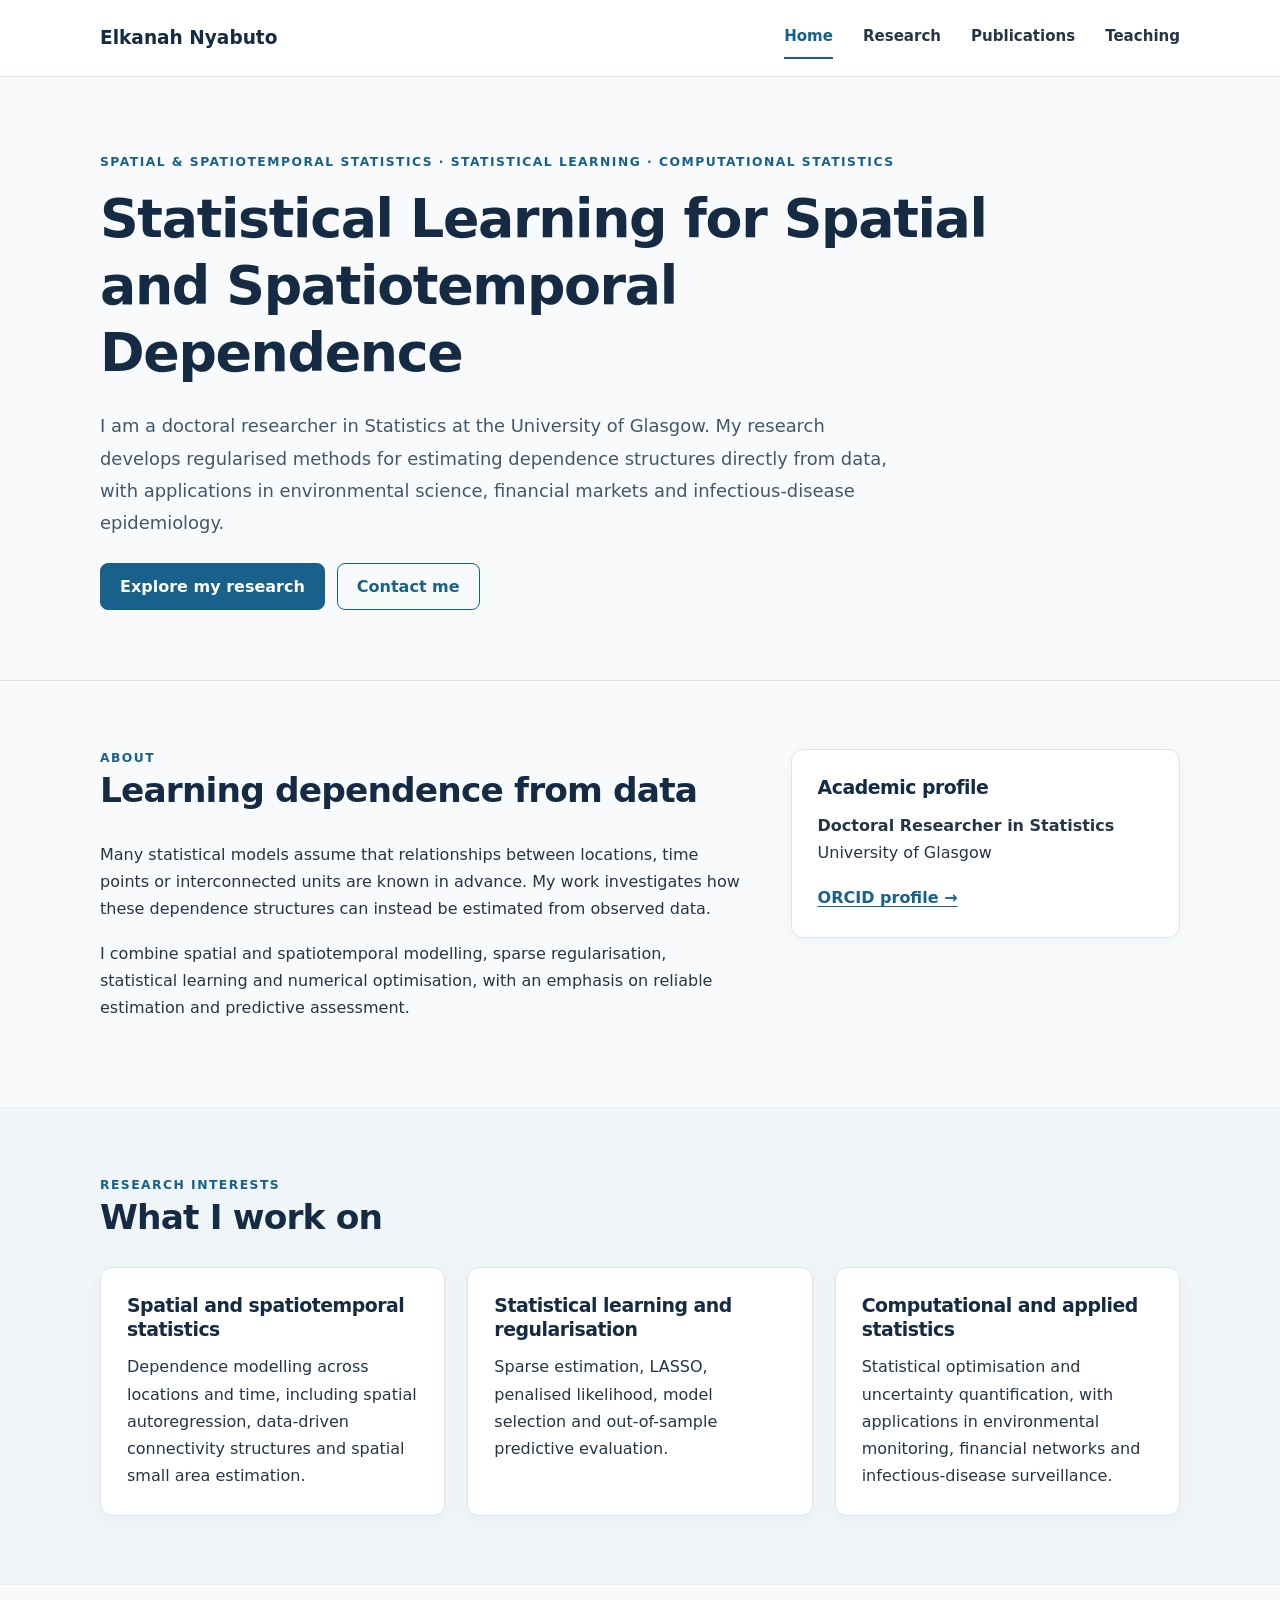
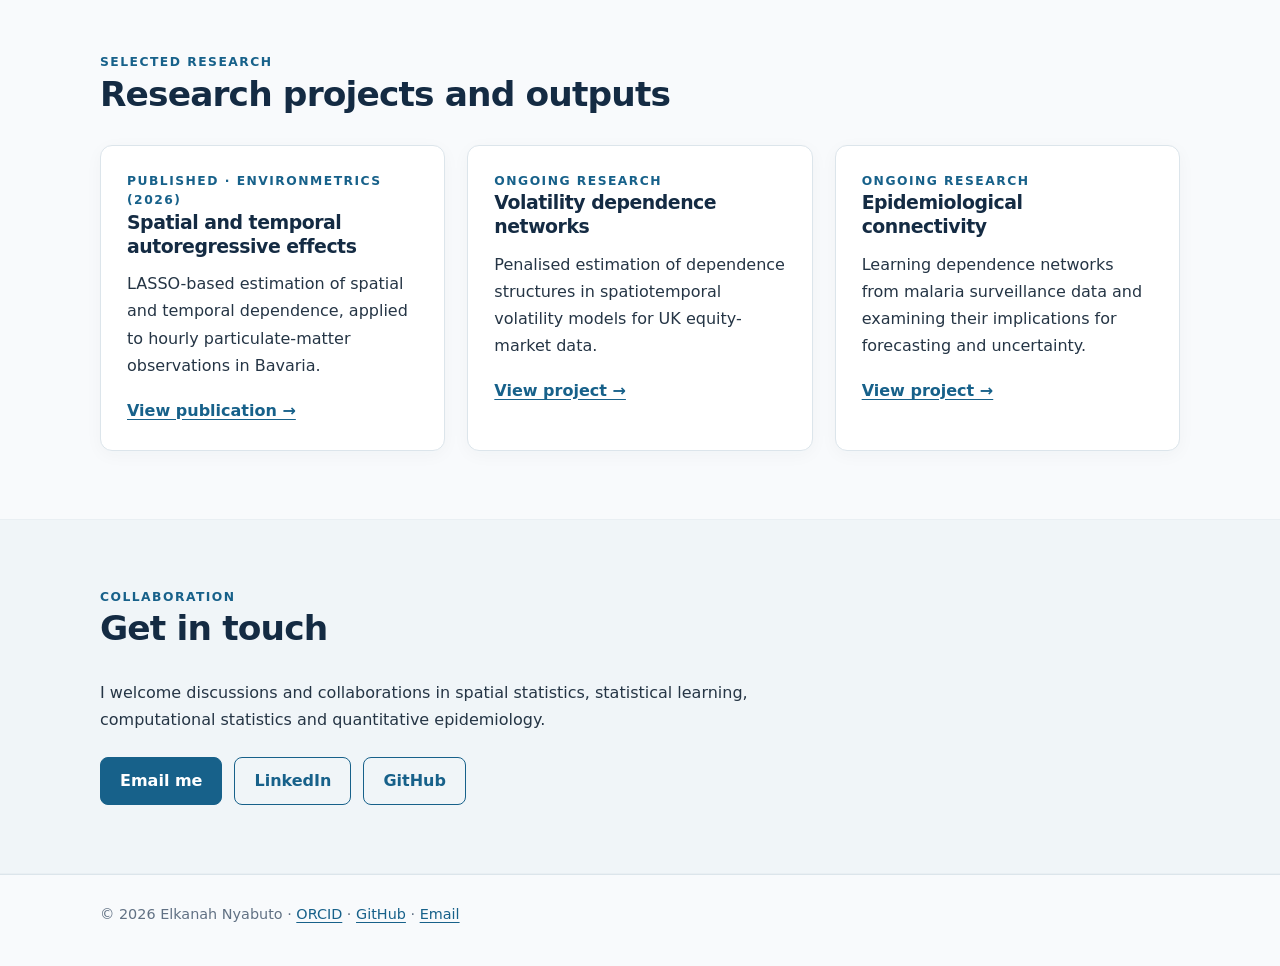
==== commit 633cef87: "Update index.html Updated text for clarity and added new topics in research interests." ====
--- a/index.html
+++ b/index.html
@@ -88,33 +88,36 @@
     <div class="container">
       <div class="eyebrow">Research interests</div>
       <h2>What I work on</h2>
-
+      
       <div class="grid">
-        <article class="card">
+      
+        <div class="card">
           <h3>Spatial and spatiotemporal statistics</h3>
           <p>
-            Dependence modelling across locations and time, including
-            spatial autoregression and data-driven connectivity structures.
-          </p>
-        </article>
-
-        <article class="card">
+            Dependence modelling across locations and time,
+            including spatial autoregression, data-driven
+            connectivity structures and spatial small area estimation.
+          </p>
+        </div>
+      
+        <div class="card">
           <h3>Statistical learning and regularisation</h3>
           <p>
-            Sparse estimation, LASSO, penalised likelihood, model selection
-            and out-of-sample predictive evaluation.
-          </p>
-        </article>
-
-        <article class="card">
+            Sparse estimation, LASSO, penalised likelihood,
+            model selection and out-of-sample predictive evaluation.
+          </p>
+        </div>
+      
+        <div class="card">
           <h3>Computational and applied statistics</h3>
           <p>
-            Optimisation and uncertainty assessment for environmental data,
+            Statistical optimisation and uncertainty quantification,
+            with applications in environmental monitoring,
             financial networks and infectious-disease surveillance.
           </p>
-        </article>
-      </div>
-    </div>
+        </div>
+      </div>
+
   </section>
 
   <section class="section">
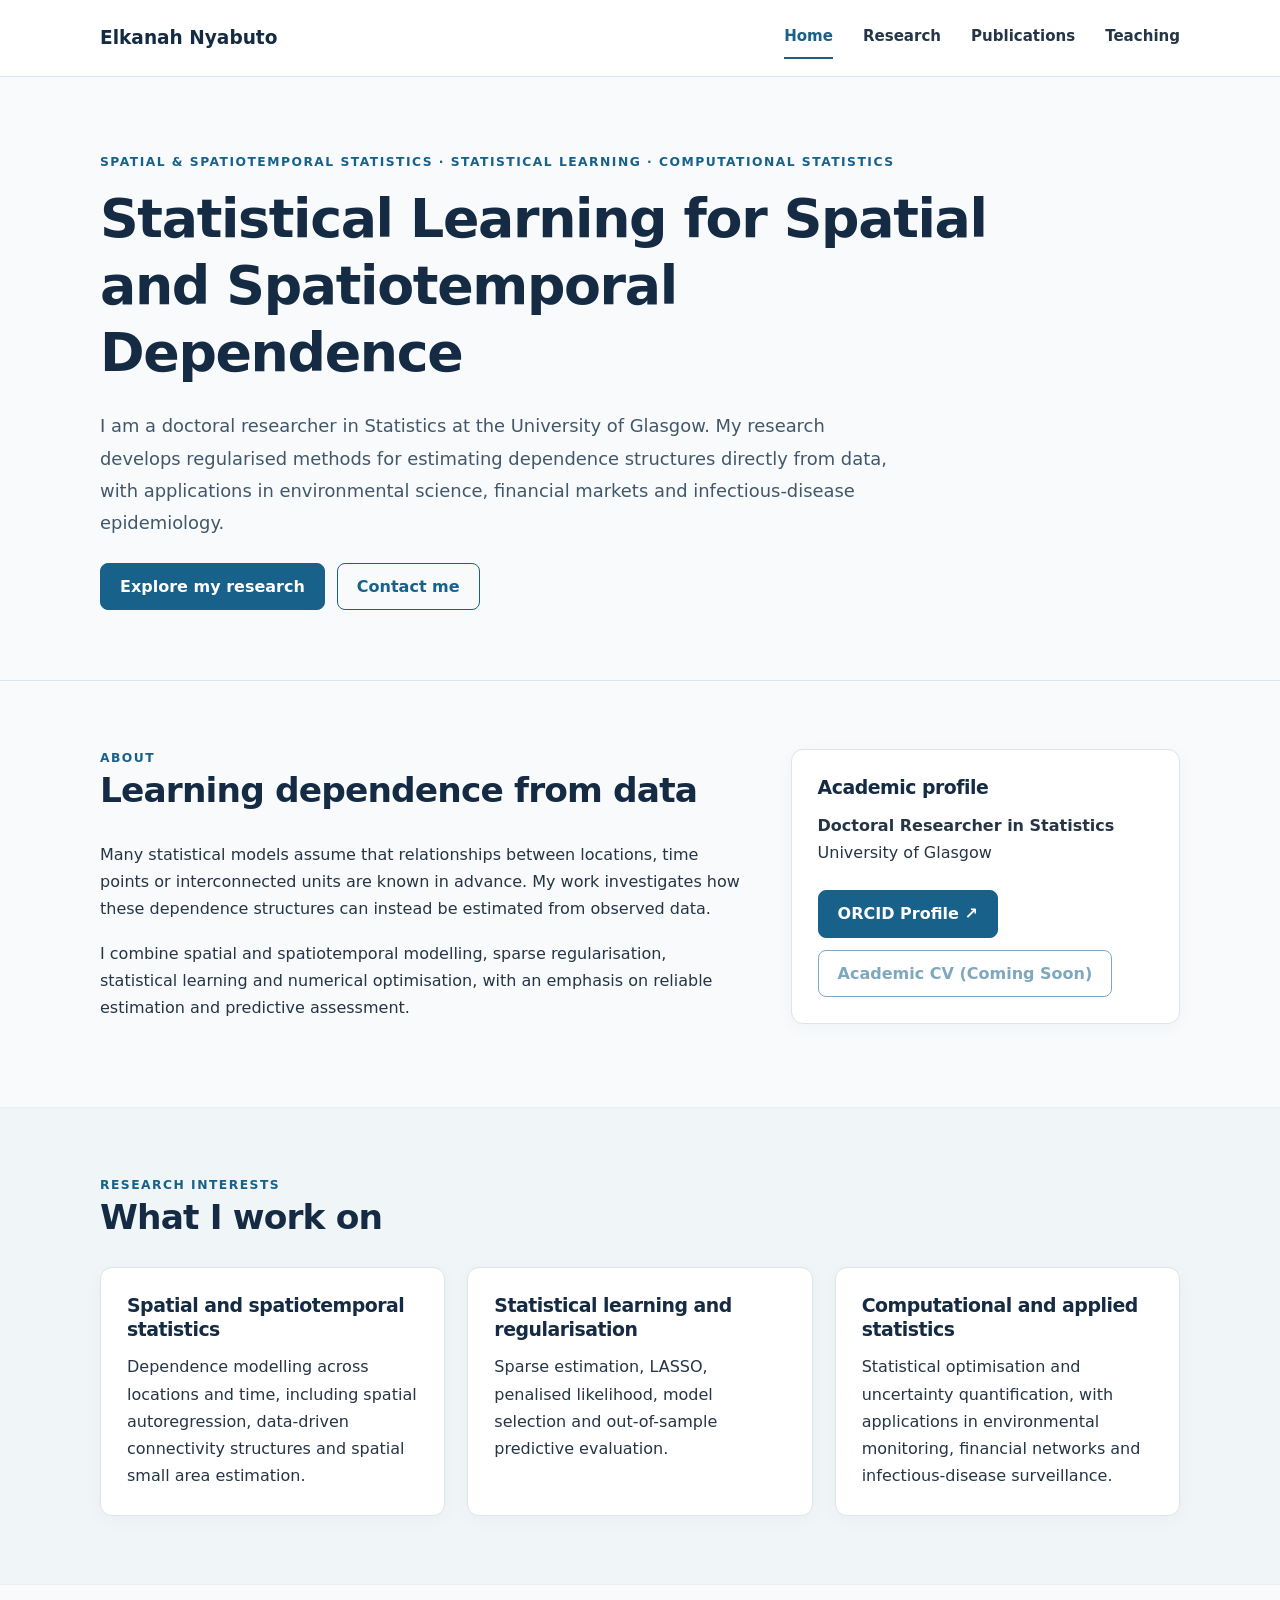
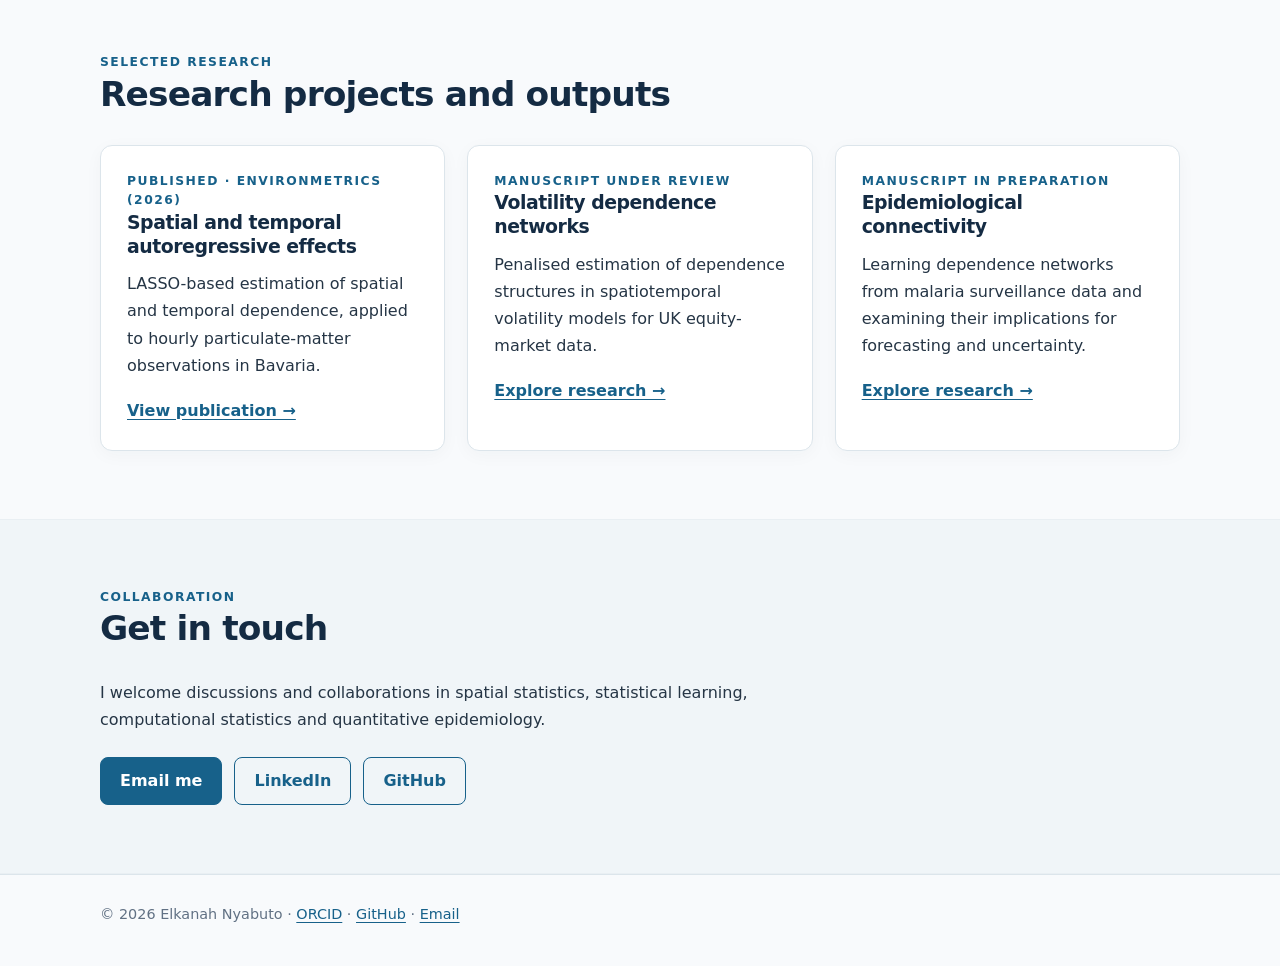
==== commit 72cbb0cc: "Fixed" ====
--- a/index.html
+++ b/index.html
@@ -5,14 +5,17 @@
   <meta charset="utf-8">
   <meta name="viewport" content="width=device-width, initial-scale=1">
   <meta name="description" content="Elkanah Nyabuto — doctoral researcher in Statistics at the University of Glasgow, specialising in spatial statistics, statistical learning and dependence modelling.">
-  <title>Elkanah Nyabuto | Statistics & Statistical Learning</title>
+  <title>Elkanah Nyabuto | Statistics &amp; Statistical Learning</title>
   <link rel="stylesheet" href="styles.css">
 </head>
+
 <body>
 
+<!-- Navigation -->
 <nav class="nav" aria-label="Main navigation">
   <div class="container nav-inner">
     <a class="brand" href="index.html">Elkanah Nyabuto</a>
+
     <div class="navlinks">
       <a class="active" aria-current="page" href="index.html">Home</a>
       <a href="research.html">Research</a>
@@ -22,36 +25,48 @@
   </div>
 </nav>
 
+<!-- Introduction -->
 <header class="hero">
   <div class="container">
-    <div class="eyebrow">Spatial & Spatiotemporal Statistics · Statistical Learning · Computational Statistics</div>
+    <div class="eyebrow">
+      Spatial &amp; Spatiotemporal Statistics · Statistical Learning · Computational Statistics
+    </div>
+
     <h1>Statistical Learning for Spatial and Spatiotemporal Dependence</h1>
+
     <p class="lead">
       I am a doctoral researcher in Statistics at the University of Glasgow.
       My research develops regularised methods for estimating dependence
       structures directly from data, with applications in environmental
       science, financial markets and infectious-disease epidemiology.
     </p>
+
     <div class="actions">
       <a class="button primary" href="research.html">Explore my research</a>
-      <a class="button" href="mailto:e.nyabuto.1@research.gla.ac.uk">Contact me</a>
+      <a class="button secondary" href="mailto:e.nyabuto.1@research.gla.ac.uk">
+        Contact me
+      </a>
     </div>
   </div>
 </header>
 
 <main>
 
+  <!-- About -->
   <section class="section">
     <div class="container two">
+
       <div>
         <div class="eyebrow">About</div>
         <h2>Learning dependence from data</h2>
+
         <p>
           Many statistical models assume that relationships between
           locations, time points or interconnected units are known in
           advance. My work investigates how these dependence structures
           can instead be estimated from observed data.
         </p>
+
         <p>
           I combine spatial and spatiotemporal modelling, sparse
           regularisation, statistical learning and numerical optimisation,
@@ -61,12 +76,12 @@
 
       <aside class="card">
         <h3>Academic profile</h3>
-      
+
         <p>
           <strong>Doctoral Researcher in Statistics</strong><br>
           University of Glasgow
         </p>
-      
+
         <!--
         <p class="small">
           <strong>Thesis:</strong>
@@ -74,115 +89,142 @@
           Regularised Estimation of Spatial Dependence Matrices.</em>
         </p>
         -->
-      
-        <p>
-          <a href="https://orcid.org/0009-0006-7300-9411">
-            ORCID profile →
+        <div class="buttons">
+          <a class="button"
+             href="https://orcid.org/0009-0006-7300-9411"
+             target="_blank"
+             rel="noopener noreferrer">
+            ORCID Profile ↗
           </a>
-        </p>
+        
+          <a class="button secondary"
+             href="files/Elkanah_Nyabuto_Academic_CV.pdf"
+             target="_blank"
+             rel="noopener noreferrer"
+             aria-disabled="true"
+             tabindex="-1"
+             onclick="return false;"
+             style="opacity: 0.55; cursor: not-allowed;">
+            Academic CV (Coming Soon)
+          </a>
+        </div>
       </aside>
-    </div>
-  </section>
-
+
+    </div>
+  </section>
+
+  <!-- Research interests -->
   <section class="section alt">
     <div class="container">
       <div class="eyebrow">Research interests</div>
       <h2>What I work on</h2>
-      
+
       <div class="grid">
-      
-        <div class="card">
+
+        <article class="card">
           <h3>Spatial and spatiotemporal statistics</h3>
           <p>
             Dependence modelling across locations and time,
             including spatial autoregression, data-driven
             connectivity structures and spatial small area estimation.
           </p>
-        </div>
-      
-        <div class="card">
+        </article>
+
+        <article class="card">
           <h3>Statistical learning and regularisation</h3>
           <p>
             Sparse estimation, LASSO, penalised likelihood,
             model selection and out-of-sample predictive evaluation.
           </p>
-        </div>
-      
-        <div class="card">
+        </article>
+
+        <article class="card">
           <h3>Computational and applied statistics</h3>
           <p>
             Statistical optimisation and uncertainty quantification,
             with applications in environmental monitoring,
             financial networks and infectious-disease surveillance.
           </p>
-        </div>
-      </div>
-
-  </section>
-
+        </article>
+
+      </div>
+    </div>
+  </section>
+
+  <!-- Selected research -->
   <section class="section">
     <div class="container">
       <div class="eyebrow">Selected research</div>
       <h2>Research projects and outputs</h2>
 
       <div class="grid">
+
         <article class="card">
           <div class="eyebrow">Published · Environmetrics (2026)</div>
           <h3>Spatial and temporal autoregressive effects</h3>
+
           <p>
             LASSO-based estimation of spatial and temporal dependence,
             applied to hourly particulate-matter observations in Bavaria.
           </p>
+
           <p><a href="publications.html">View publication →</a></p>
         </article>
 
         <article class="card">
-          <div class="eyebrow">Ongoing research</div>
+          <div class="eyebrow">Manuscript under review</div>
           <h3>Volatility dependence networks</h3>
+
           <p>
             Penalised estimation of dependence structures in spatiotemporal
             volatility models for UK equity-market data.
           </p>
-          <p><a href="projects.html">View project →</a></p>
-        </article>
-
-        <article class="card">
-          <div class="eyebrow">Ongoing research</div>
+
+          <p><a href="research.html">Explore research →</a></p>
+        </article>
+
+        <article class="card">
+          <div class="eyebrow">Manuscript in preparation</div>
           <h3>Epidemiological connectivity</h3>
+
           <p>
             Learning dependence networks from malaria surveillance data
             and examining their implications for forecasting and uncertainty.
           </p>
-          <p><a href="projects.html">View project →</a></p>
-        </article>
-      </div>
-    </div>
-  </section>
-
+
+          <p><a href="research.html">Explore research →</a></p>
+        </article>
+
+      </div>
+    </div>
+  </section>
+
+  <!-- Collaboration -->
   <section class="section alt">
     <div class="container">
       <div class="eyebrow">Collaboration</div>
       <h2>Get in touch</h2>
+
       <p>
         I welcome discussions and collaborations in spatial statistics,
         statistical learning, computational statistics and quantitative
         epidemiology.
       </p>
-      
+
       <div class="actions">
         <a class="button primary"
            href="mailto:e.nyabuto.1@research.gla.ac.uk">
           Email me
         </a>
-      
-        <a class="button"
+
+        <a class="button secondary"
            href="https://www.linkedin.com/in/elkanahnyabuto/"
            target="_blank"
            rel="noopener noreferrer">
           LinkedIn
         </a>
-      
-        <a class="button"
+
+        <a class="button secondary"
            href="https://github.com/elkanahnyabuto"
            target="_blank"
            rel="noopener noreferrer">
@@ -190,10 +232,12 @@
         </a>
       </div>
 
+    </div>
   </section>
 
 </main>
 
+<!-- Footer -->
 <footer class="footer">
   <div class="container">
     © 2026 Elkanah Nyabuto ·
